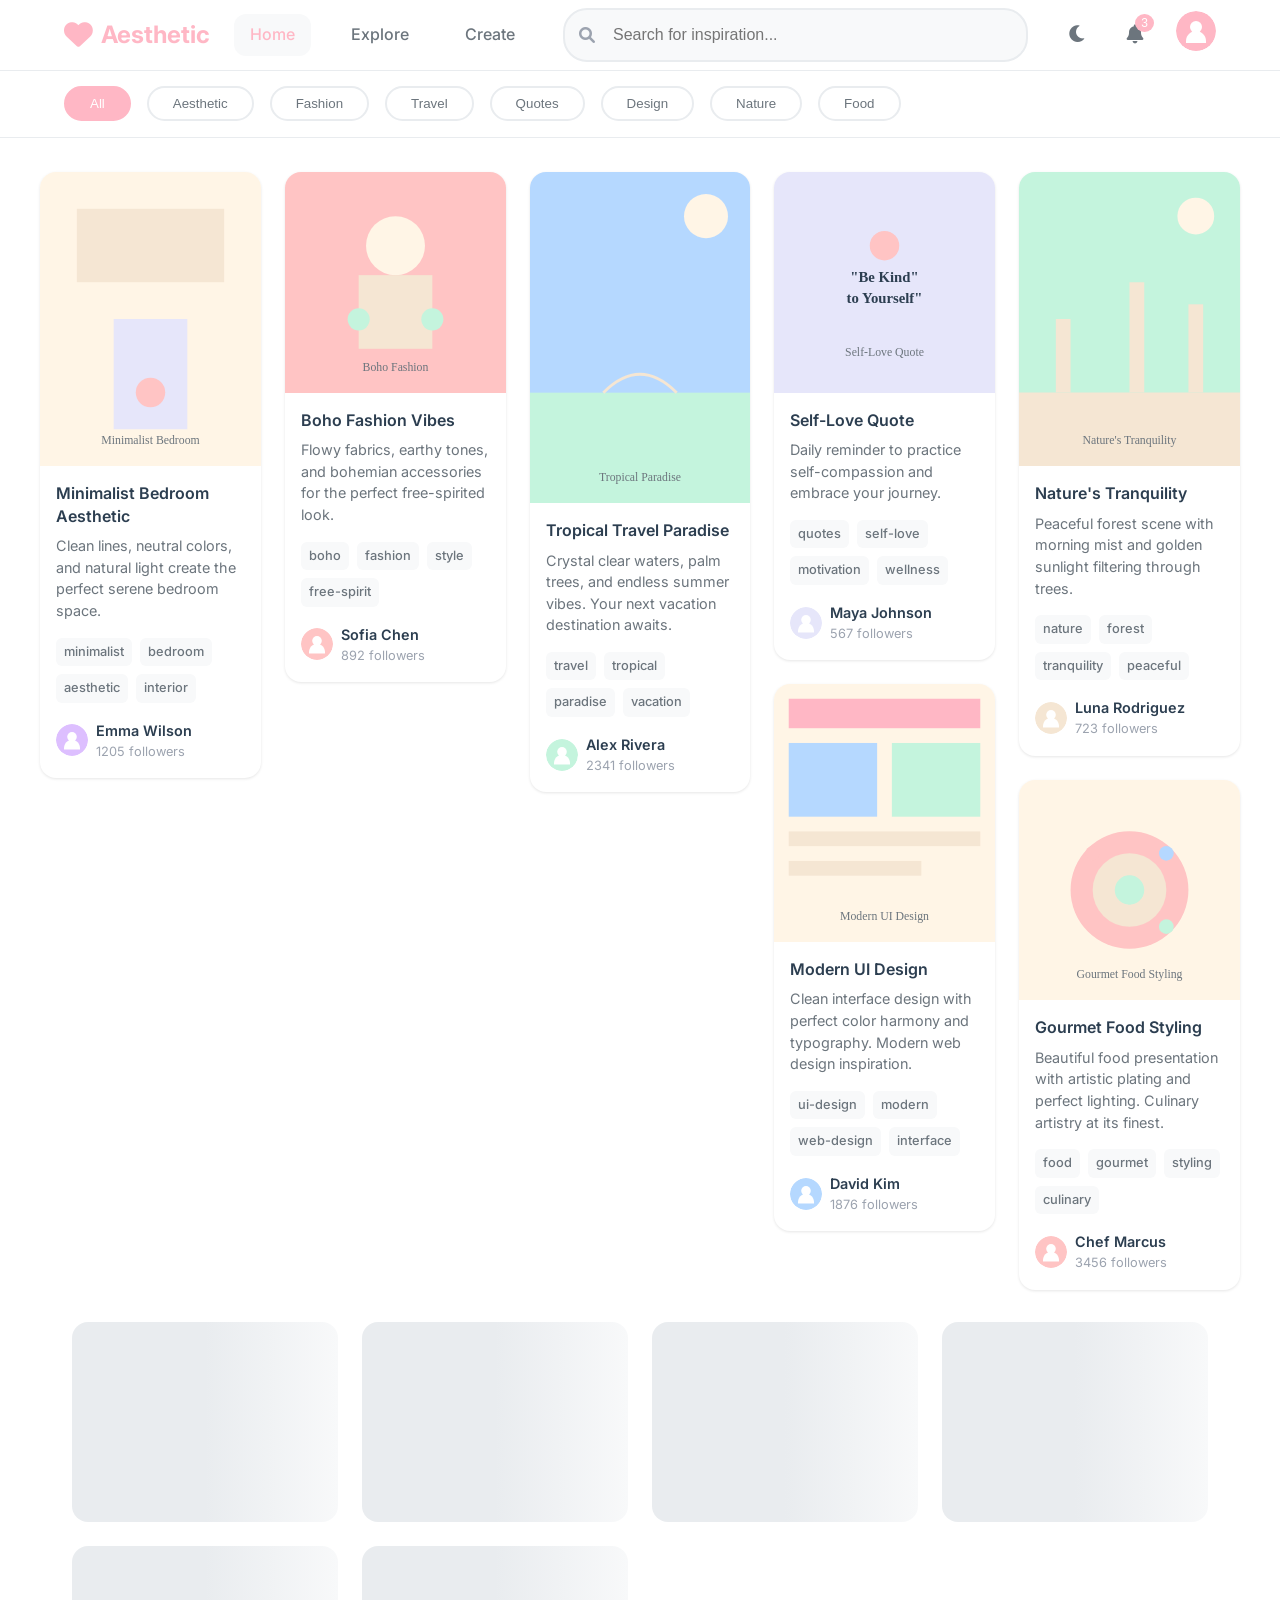
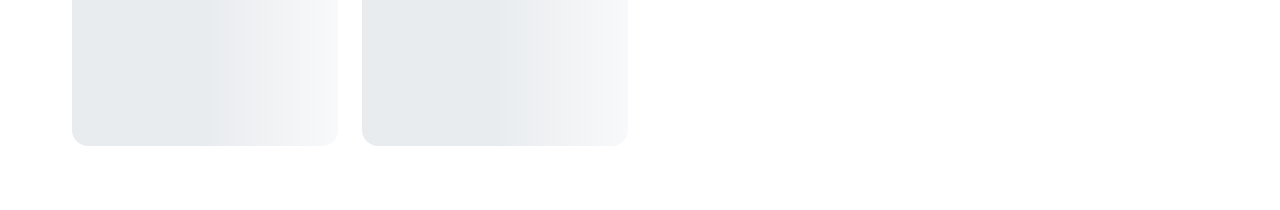
==== index.html @ a6a1ce30 "Add authentication, home, profile, search, settings, and upload pages Co-authored-by: rawraw3a11 <ra" ====
<!DOCTYPE html>
<html lang="en">
<head>
    <meta charset="UTF-8">
    <meta name="viewport" content="width=device-width, initial-scale=1.0">
    <title>Aesthetic - Visual Discovery</title>
    <link href="https://fonts.googleapis.com/css2?family=Inter:wght@300;400;500;600;700&family=Lora:wght@400;500;600&display=swap" rel="stylesheet">
    <link rel="stylesheet" href="styles.css">
    <link rel="stylesheet" href="https://cdnjs.cloudflare.com/ajax/libs/font-awesome/6.0.0/css/all.min.css">
</head>
<body>
    <!-- Navigation -->
    <nav class="navbar">
        <div class="nav-container">
            <div class="nav-left">
                <div class="logo">
                    <i class="fas fa-heart"></i>
                    <span>Aesthetic</span>
                </div>
                <div class="nav-links">
                    <a href="index.html" class="nav-link active">Home</a>
                    <a href="search.html" class="nav-link">Explore</a>
                    <a href="upload.html" class="nav-link">Create</a>
                </div>
            </div>
            <div class="nav-center">
                <div class="search-container">
                    <i class="fas fa-search"></i>
                    <input type="text" placeholder="Search for inspiration..." class="search-input">
                </div>
            </div>
            <div class="nav-right">
                <button class="theme-toggle" onclick="toggleTheme()">
                    <i class="fas fa-moon"></i>
                </button>
                <button class="notification-btn">
                    <i class="fas fa-bell"></i>
                    <span class="notification-count">3</span>
                </button>
                <div class="profile-menu">
                    <img src="[data-uri]" alt="Profile" class="profile-avatar">
                    <div class="dropdown-menu">
                        <a href="profile.html">Profile</a>
                        <a href="settings.html">Settings</a>
                        <a href="auth.html">Sign Out</a>
                    </div>
                </div>
            </div>
        </div>
    </nav>

    <!-- Category Filter -->
    <div class="category-filter">
        <div class="category-container">
            <button class="category-btn active" data-category="all">All</button>
            <button class="category-btn" data-category="aesthetic">Aesthetic</button>
            <button class="category-btn" data-category="fashion">Fashion</button>
            <button class="category-btn" data-category="travel">Travel</button>
            <button class="category-btn" data-category="quotes">Quotes</button>
            <button class="category-btn" data-category="design">Design</button>
            <button class="category-btn" data-category="nature">Nature</button>
            <button class="category-btn" data-category="food">Food</button>
        </div>
    </div>

    <!-- Main Content -->
    <main class="main-content">
        <div class="masonry-container" id="masonry-container">
            <!-- Dynamic content will be loaded here -->
        </div>
        
        <!-- Loading Skeleton -->
        <div class="loading-skeleton" id="loading-skeleton">
            <div class="skeleton-item"></div>
            <div class="skeleton-item"></div>
            <div class="skeleton-item"></div>
            <div class="skeleton-item"></div>
            <div class="skeleton-item"></div>
            <div class="skeleton-item"></div>
        </div>
    </main>

    <!-- Pin Modal -->
    <div class="modal" id="pin-modal">
        <div class="modal-content">
            <span class="close-btn" onclick="closeModal()">&times;</span>
            <div class="modal-body">
                <div class="modal-image">
                    <img id="modal-img" src="" alt="">
                </div>
                <div class="modal-info">
                    <h3 id="modal-title"></h3>
                    <p id="modal-description"></p>
                    <div class="modal-tags" id="modal-tags"></div>
                    <div class="modal-actions">
                        <button class="btn btn-primary" onclick="savePin()">
                            <i class="fas fa-bookmark"></i> Save
                        </button>
                        <button class="btn btn-secondary" onclick="copyLink()">
                            <i class="fas fa-link"></i> Copy Link
                        </button>
                        <button class="btn btn-secondary" onclick="sharePin()">
                            <i class="fas fa-share"></i> Share
                        </button>
                    </div>
                    <div class="modal-user">
                        <img src="" alt="" class="user-avatar">
                        <div class="user-info">
                            <h4 class="username"></h4>
                            <p class="user-followers"></p>
                        </div>
                        <button class="btn btn-follow">Follow</button>
                    </div>
                </div>
            </div>
        </div>
    </div>

    <!-- Notification Dropdown -->
    <div class="notification-dropdown" id="notification-dropdown">
        <div class="notification-header">
            <h3>Notifications</h3>
            <button class="mark-all-read">Mark all as read</button>
        </div>
        <div class="notification-list">
            <div class="notification-item">
                <img src="[data-uri]" alt="User">
                <div class="notification-content">
                    <p><strong>Sofia Chen</strong> liked your pin "Minimalist Bedroom"</p>
                    <span class="notification-time">2 hours ago</span>
                </div>
            </div>
            <div class="notification-item">
                <img src="[data-uri]" alt="User">
                <div class="notification-content">
                    <p><strong>Alex Rivera</strong> started following you</p>
                    <span class="notification-time">5 hours ago</span>
                </div>
            </div>
            <div class="notification-item">
                <img src="[data-uri]" alt="User">
                <div class="notification-content">
                    <p><strong>Emma Johnson</strong> saved your pin to "Travel Dreams"</p>
                    <span class="notification-time">1 day ago</span>
                </div>
            </div>
        </div>
    </div>

    <script src="script.js"></script>
</body>
</html>
---- styles.css ----
/* ===== CSS VARIABLES ===== */
:root {
    /* Light Theme Colors */
    --primary-pink: #FFB7C5;
    --secondary-cream: #FFF5E6;
    --tertiary-beige: #F5E6D3;
    --quaternary-lavender: #E6E6FA;
    --accent-rose: #FFC4C4;
    --accent-mint: #C4F4DD;
    --accent-sky: #B5D8FF;
    
    /* Neutral Colors */
    --white: #FFFFFF;
    --light-gray: #F8F9FA;
    --gray: #E9ECEF;
    --dark-gray: #6C757D;
    --text-primary: #2C3E50;
    --text-secondary: #6C757D;
    --text-light: #9CA3AF;
    
    /* Shadows */
    --shadow-sm: 0 1px 3px rgba(0, 0, 0, 0.1);
    --shadow-md: 0 4px 6px rgba(0, 0, 0, 0.1);
    --shadow-lg: 0 10px 15px rgba(0, 0, 0, 0.1);
    --shadow-xl: 0 20px 25px rgba(0, 0, 0, 0.1);
    
    /* Transitions */
    --transition-fast: all 0.2s ease-in-out;
    --transition-medium: all 0.3s ease-in-out;
    --transition-slow: all 0.5s ease-in-out;
    
    /* Spacing */
    --spacing-xs: 0.25rem;
    --spacing-sm: 0.5rem;
    --spacing-md: 1rem;
    --spacing-lg: 1.5rem;
    --spacing-xl: 2rem;
    --spacing-2xl: 3rem;
    
    /* Border Radius */
    --radius-sm: 0.375rem;
    --radius-md: 0.5rem;
    --radius-lg: 0.75rem;
    --radius-xl: 1rem;
    --radius-2xl: 1.5rem;
}

/* Dark Theme Colors */
[data-theme="dark"] {
    --primary-pink: #D4A5B3;
    --secondary-cream: #2A2A2A;
    --tertiary-beige: #3A3A3A;
    --quaternary-lavender: #4A4A5A;
    --accent-rose: #D4A5B3;
    --accent-mint: #A5D4C3;
    --accent-sky: #A5B3D4;
    
    --white: #1A1A1A;
    --light-gray: #2A2A2A;
    --gray: #3A3A3A;
    --dark-gray: #9CA3AF;
    --text-primary: #E2E8F0;
    --text-secondary: #9CA3AF;
    --text-light: #6C757D;
    
    --shadow-sm: 0 1px 3px rgba(255, 255, 255, 0.1);
    --shadow-md: 0 4px 6px rgba(255, 255, 255, 0.1);
    --shadow-lg: 0 10px 15px rgba(255, 255, 255, 0.1);
    --shadow-xl: 0 20px 25px rgba(255, 255, 255, 0.1);
}

/* ===== RESET & BASE STYLES ===== */
* {
    margin: 0;
    padding: 0;
    box-sizing: border-box;
}

body {
    font-family: 'Inter', sans-serif;
    background-color: var(--white);
    color: var(--text-primary);
    line-height: 1.6;
    transition: var(--transition-medium);
}

html {
    scroll-behavior: smooth;
}

/* ===== NAVIGATION ===== */
.navbar {
    position: fixed;
    top: 0;
    left: 0;
    right: 0;
    background: rgba(255, 255, 255, 0.95);
    backdrop-filter: blur(10px);
    border-bottom: 1px solid var(--gray);
    z-index: 1000;
    transition: var(--transition-medium);
}

[data-theme="dark"] .navbar {
    background: rgba(26, 26, 26, 0.95);
}

.nav-container {
    max-width: 1200px;
    margin: 0 auto;
    padding: 0 var(--spacing-lg);
    display: flex;
    align-items: center;
    justify-content: space-between;
    height: 70px;
}

.nav-left, .nav-right {
    display: flex;
    align-items: center;
    gap: var(--spacing-lg);
}

.logo {
    display: flex;
    align-items: center;
    gap: var(--spacing-sm);
    font-size: 1.5rem;
    font-weight: 700;
    color: var(--primary-pink);
    text-decoration: none;
}

.logo i {
    font-size: 1.8rem;
}

.nav-links {
    display: flex;
    gap: var(--spacing-lg);
}

.nav-link {
    color: var(--text-secondary);
    text-decoration: none;
    font-weight: 500;
    padding: var(--spacing-sm) var(--spacing-md);
    border-radius: var(--radius-lg);
    transition: var(--transition-fast);
}

.nav-link:hover,
.nav-link.active {
    color: var(--primary-pink);
    background-color: var(--light-gray);
}

.nav-center {
    flex: 1;
    max-width: 500px;
    margin: 0 var(--spacing-xl);
}

.search-container {
    position: relative;
    display: flex;
    align-items: center;
}

.search-container i {
    position: absolute;
    left: var(--spacing-md);
    color: var(--text-light);
    z-index: 1;
}

.search-input {
    width: 100%;
    padding: var(--spacing-md) var(--spacing-md) var(--spacing-md) 3rem;
    border: 2px solid var(--gray);
    border-radius: var(--radius-2xl);
    font-size: 1rem;
    background-color: var(--light-gray);
    color: var(--text-primary);
    transition: var(--transition-fast);
}

.search-input:focus {
    outline: none;
    border-color: var(--primary-pink);
    box-shadow: 0 0 0 3px rgba(255, 183, 197, 0.1);
}

.theme-toggle, .notification-btn {
    background: none;
    border: none;
    color: var(--text-secondary);
    font-size: 1.2rem;
    padding: var(--spacing-sm);
    border-radius: var(--radius-md);
    cursor: pointer;
    transition: var(--transition-fast);
    position: relative;
}

.theme-toggle:hover, .notification-btn:hover {
    color: var(--primary-pink);
    background-color: var(--light-gray);
}

.notification-count {
    position: absolute;
    top: -2px;
    right: -2px;
    background-color: var(--primary-pink);
    color: var(--white);
    font-size: 0.75rem;
    padding: 2px 6px;
    border-radius: 50%;
    min-width: 18px;
    height: 18px;
    display: flex;
    align-items: center;
    justify-content: center;
}

.profile-menu {
    position: relative;
}

.profile-avatar {
    width: 40px;
    height: 40px;
    border-radius: 50%;
    cursor: pointer;
    transition: var(--transition-fast);
}

.profile-avatar:hover {
    transform: scale(1.05);
}

.dropdown-menu {
    position: absolute;
    top: 100%;
    right: 0;
    background-color: var(--white);
    border: 1px solid var(--gray);
    border-radius: var(--radius-lg);
    box-shadow: var(--shadow-lg);
    min-width: 150px;
    opacity: 0;
    visibility: hidden;
    transform: translateY(-10px);
    transition: var(--transition-fast);
    z-index: 1001;
}

.profile-menu:hover .dropdown-menu {
    opacity: 1;
    visibility: visible;
    transform: translateY(0);
}

.dropdown-menu a {
    display: block;
    padding: var(--spacing-md);
    color: var(--text-primary);
    text-decoration: none;
    border-bottom: 1px solid var(--gray);
    transition: var(--transition-fast);
}

.dropdown-menu a:last-child {
    border-bottom: none;
}

.dropdown-menu a:hover {
    background-color: var(--light-gray);
    color: var(--primary-pink);
}

/* ===== CATEGORY FILTER ===== */
.category-filter {
    position: fixed;
    top: 70px;
    left: 0;
    right: 0;
    background: var(--white);
    border-bottom: 1px solid var(--gray);
    z-index: 999;
    transition: var(--transition-medium);
}

.category-container {
    max-width: 1200px;
    margin: 0 auto;
    padding: var(--spacing-md) var(--spacing-lg);
    display: flex;
    gap: var(--spacing-md);
    overflow-x: auto;
}

.category-btn {
    background: none;
    border: 2px solid var(--gray);
    color: var(--text-secondary);
    padding: var(--spacing-sm) var(--spacing-lg);
    border-radius: var(--radius-2xl);
    font-weight: 500;
    cursor: pointer;
    transition: var(--transition-fast);
    white-space: nowrap;
    flex-shrink: 0;
}

.category-btn:hover,
.category-btn.active {
    background-color: var(--primary-pink);
    border-color: var(--primary-pink);
    color: var(--white);
}

/* ===== MAIN CONTENT ===== */
.main-content {
    margin-top: 140px;
    padding: var(--spacing-xl);
    min-height: calc(100vh - 140px);
}

.masonry-container {
    columns: 1;
    column-gap: var(--spacing-lg);
    max-width: 1200px;
    margin: 0 auto;
}

@media (min-width: 480px) {
    .masonry-container {
        columns: 2;
    }
}

@media (min-width: 768px) {
    .masonry-container {
        columns: 3;
    }
}

@media (min-width: 1024px) {
    .masonry-container {
        columns: 4;
    }
}

@media (min-width: 1280px) {
    .masonry-container {
        columns: 5;
    }
}

.pin-card {
    break-inside: avoid;
    margin-bottom: var(--spacing-lg);
    background-color: var(--white);
    border-radius: var(--radius-xl);
    box-shadow: var(--shadow-sm);
    overflow: hidden;
    transition: var(--transition-medium);
    cursor: pointer;
    position: relative;
}

.pin-card:hover {
    transform: translateY(-5px);
    box-shadow: var(--shadow-lg);
}

.pin-image {
    width: 100%;
    height: auto;
    display: block;
    transition: var(--transition-medium);
}

.pin-card:hover .pin-image {
    transform: scale(1.02);
}

.pin-overlay {
    position: absolute;
    top: 0;
    left: 0;
    right: 0;
    bottom: 0;
    background: rgba(0, 0, 0, 0.3);
    opacity: 0;
    transition: var(--transition-fast);
    display: flex;
    align-items: center;
    justify-content: center;
}

.pin-card:hover .pin-overlay {
    opacity: 1;
}

.pin-actions {
    display: flex;
    gap: var(--spacing-md);
}

.pin-action {
    background: var(--white);
    border: none;
    padding: var(--spacing-sm) var(--spacing-md);
    border-radius: var(--radius-lg);
    cursor: pointer;
    transition: var(--transition-fast);
    font-weight: 500;
}

.pin-action:hover {
    background-color: var(--primary-pink);
    color: var(--white);
}

.pin-info {
    padding: var(--spacing-md);
}

.pin-title {
    font-size: 1rem;
    font-weight: 600;
    color: var(--text-primary);
    margin-bottom: var(--spacing-sm);
    line-height: 1.4;
}

.pin-description {
    font-size: 0.9rem;
    color: var(--text-secondary);
    margin-bottom: var(--spacing-md);
    line-height: 1.5;
}

.pin-tags {
    display: flex;
    flex-wrap: wrap;
    gap: var(--spacing-sm);
    margin-bottom: var(--spacing-md);
}

.pin-tag {
    background-color: var(--light-gray);
    color: var(--text-secondary);
    padding: var(--spacing-xs) var(--spacing-sm);
    border-radius: var(--radius-sm);
    font-size: 0.8rem;
    font-weight: 500;
}

.pin-user {
    display: flex;
    align-items: center;
    gap: var(--spacing-sm);
}

.pin-user-avatar {
    width: 32px;
    height: 32px;
    border-radius: 50%;
}

.pin-user-info h4 {
    font-size: 0.9rem;
    font-weight: 600;
    color: var(--text-primary);
}

.pin-user-info p {
    font-size: 0.8rem;
    color: var(--text-light);
}

/* ===== LOADING SKELETON ===== */
.loading-skeleton {
    display: grid;
    grid-template-columns: repeat(auto-fill, minmax(250px, 1fr));
    gap: var(--spacing-lg);
    max-width: 1200px;
    margin: 0 auto;
    padding: var(--spacing-xl);
}

.skeleton-item {
    background: linear-gradient(90deg, var(--gray) 25%, var(--light-gray) 50%, var(--gray) 75%);
    background-size: 200% 100%;
    animation: shimmer 1.5s infinite;
    border-radius: var(--radius-xl);
    height: 200px;
}

@keyframes shimmer {
    0% {
        background-position: -200% 0;
    }
    100% {
        background-position: 200% 0;
    }
}

/* ===== MODAL ===== */
.modal {
    display: none;
    position: fixed;
    z-index: 2000;
    left: 0;
    top: 0;
    width: 100%;
    height: 100%;
    background-color: rgba(0, 0, 0, 0.5);
    backdrop-filter: blur(5px);
}

.modal-content {
    position: relative;
    background-color: var(--white);
    margin: 5% auto;
    padding: 0;
    border-radius: var(--radius-xl);
    max-width: 900px;
    max-height: 80vh;
    overflow: hidden;
    box-shadow: var(--shadow-xl);
}

.close-btn {
    position: absolute;
    top: var(--spacing-md);
    right: var(--spacing-md);
    font-size: 2rem;
    font-weight: bold;
    cursor: pointer;
    z-index: 1;
    color: var(--white);
    background: rgba(0, 0, 0, 0.5);
    border-radius: 50%;
    width: 40px;
    height: 40px;
    display: flex;
    align-items: center;
    justify-content: center;
    transition: var(--transition-fast);
}

.close-btn:hover {
    background: rgba(0, 0, 0, 0.7);
}

.modal-body {
    display: flex;
    flex-direction: column;
}

.modal-image {
    position: relative;
    max-height: 50vh;
    overflow: hidden;
}

.modal-image img {
    width: 100%;
    height: auto;
    display: block;
}

.modal-info {
    padding: var(--spacing-xl);
}

.modal-info h3 {
    font-size: 1.5rem;
    font-weight: 700;
    color: var(--text-primary);
    margin-bottom: var(--spacing-md);
}

.modal-info p {
    color: var(--text-secondary);
    margin-bottom: var(--spacing-lg);
    line-height: 1.6;
}

.modal-tags {
    display: flex;
    flex-wrap: wrap;
    gap: var(--spacing-sm);
    margin-bottom: var(--spacing-xl);
}

.modal-tags .pin-tag {
    background-color: var(--primary-pink);
    color: var(--white);
    padding: var(--spacing-sm) var(--spacing-md);
    border-radius: var(--radius-lg);
    font-size: 0.9rem;
}

.modal-actions {
    display: flex;
    gap: var(--spacing-md);
    margin-bottom: var(--spacing-xl);
}

.btn {
    padding: var(--spacing-md) var(--spacing-lg);
    border: none;
    border-radius: var(--radius-lg);
    font-weight: 600;
    cursor: pointer;
    transition: var(--transition-fast);
    display: flex;
    align-items: center;
    gap: var(--spacing-sm);
}

.btn-primary {
    background-color: var(--primary-pink);
    color: var(--white);
}

.btn-primary:hover {
    background-color: var(--accent-rose);
}

.btn-secondary {
    background-color: var(--light-gray);
    color: var(--text-primary);
    border: 2px solid var(--gray);
}

.btn-secondary:hover {
    background-color: var(--gray);
}

.modal-user {
    display: flex;
    align-items: center;
    gap: var(--spacing-md);
    padding-top: var(--spacing-lg);
    border-top: 1px solid var(--gray);
}

.user-avatar {
    width: 50px;
    height: 50px;
    border-radius: 50%;
}

.user-info {
    flex: 1;
}

.user-info h4 {
    font-size: 1.1rem;
    font-weight: 600;
    color: var(--text-primary);
    margin-bottom: var(--spacing-xs);
}

.user-info p {
    font-size: 0.9rem;
    color: var(--text-light);
    margin: 0;
}

.btn-follow {
    background-color: var(--primary-pink);
    color: var(--white);
    border: none;
    padding: var(--spacing-sm) var(--spacing-lg);
    border-radius: var(--radius-lg);
    font-weight: 600;
    cursor: pointer;
    transition: var(--transition-fast);
}

.btn-follow:hover {
    background-color: var(--accent-rose);
}

/* ===== NOTIFICATION DROPDOWN ===== */
.notification-dropdown {
    position: absolute;
    top: 100%;
    right: 0;
    background-color: var(--white);
    border: 1px solid var(--gray);
    border-radius: var(--radius-lg);
    box-shadow: var(--shadow-lg);
    width: 350px;
    max-height: 400px;
    overflow-y: auto;
    opacity: 0;
    visibility: hidden;
    transform: translateY(-10px);
    transition: var(--transition-fast);
    z-index: 1001;
}

.notification-dropdown.show {
    opacity: 1;
    visibility: visible;
    transform: translateY(0);
}

.notification-header {
    display: flex;
    justify-content: space-between;
    align-items: center;
    padding: var(--spacing-lg);
    border-bottom: 1px solid var(--gray);
}

.notification-header h3 {
    font-size: 1.2rem;
    font-weight: 600;
    color: var(--text-primary);
}

.mark-all-read {
    background: none;
    border: none;
    color: var(--primary-pink);
    font-weight: 500;
    cursor: pointer;
    transition: var(--transition-fast);
}

.mark-all-read:hover {
    text-decoration: underline;
}

.notification-item {
    display: flex;
    align-items: center;
    gap: var(--spacing-md);
    padding: var(--spacing-lg);
    border-bottom: 1px solid var(--gray);
    transition: var(--transition-fast);
}

.notification-item:hover {
    background-color: var(--light-gray);
}

.notification-item:last-child {
    border-bottom: none;
}

.notification-item img {
    width: 40px;
    height: 40px;
    border-radius: 50%;
}

.notification-content {
    flex: 1;
}

.notification-content p {
    font-size: 0.9rem;
    color: var(--text-primary);
    margin-bottom: var(--spacing-xs);
}

.notification-time {
    font-size: 0.8rem;
    color: var(--text-light);
}

/* ===== RESPONSIVE DESIGN ===== */
@media (max-width: 768px) {
    .nav-container {
        padding: 0 var(--spacing-md);
    }
    
    .nav-links {
        display: none;
    }
    
    .nav-center {
        margin: 0 var(--spacing-md);
    }
    
    .main-content {
        margin-top: 120px;
        padding: var(--spacing-md);
    }
    
    .category-container {
        padding: var(--spacing-md);
    }
    
    .modal-content {
        margin: 10% auto;
        max-width: 95%;
    }
    
    .modal-body {
        flex-direction: column;
    }
    
    .modal-info {
        padding: var(--spacing-lg);
    }
    
    .notification-dropdown {
        width: 320px;
        right: -100px;
    }
}

@media (max-width: 480px) {
    .nav-container {
        height: 60px;
    }
    
    .logo {
        font-size: 1.2rem;
    }
    
    .main-content {
        margin-top: 110px;
        padding: var(--spacing-sm);
    }
    
    .masonry-container {
        columns: 1;
    }
    
    .modal-actions {
        flex-direction: column;
    }
    
    .btn {
        justify-content: center;
    }
}

/* ===== ANIMATIONS ===== */
@keyframes fadeIn {
    from {
        opacity: 0;
        transform: translateY(20px);
    }
    to {
        opacity: 1;
        transform: translateY(0);
    }
}

.fade-in {
    animation: fadeIn 0.5s ease-out;
}

@keyframes slideUp {
    from {
        transform: translateY(100%);
    }
    to {
        transform: translateY(0);
    }
}

.slide-up {
    animation: slideUp 0.3s ease-out;
}

/* ===== UTILITY CLASSES ===== */
.text-center {
    text-align: center;
}

.text-left {
    text-align: left;
}

.text-right {
    text-align: right;
}

.d-none {
    display: none;
}

.d-block {
    display: block;
}

.d-flex {
    display: flex;
}

.justify-center {
    justify-content: center;
}

.align-center {
    align-items: center;
}

.mb-0 {
    margin-bottom: 0;
}

.mt-0 {
    margin-top: 0;
}

.p-0 {
    padding: 0;
}

.w-100 {
    width: 100%;
}

.h-100 {
    height: 100%;
}

/* ===== SCROLLBAR STYLING ===== */
::-webkit-scrollbar {
    width: 8px;
}

::-webkit-scrollbar-track {
    background: var(--light-gray);
}

::-webkit-scrollbar-thumb {
    background: var(--primary-pink);
    border-radius: var(--radius-md);
}

::-webkit-scrollbar-thumb:hover {
    background: var(--accent-rose);
}
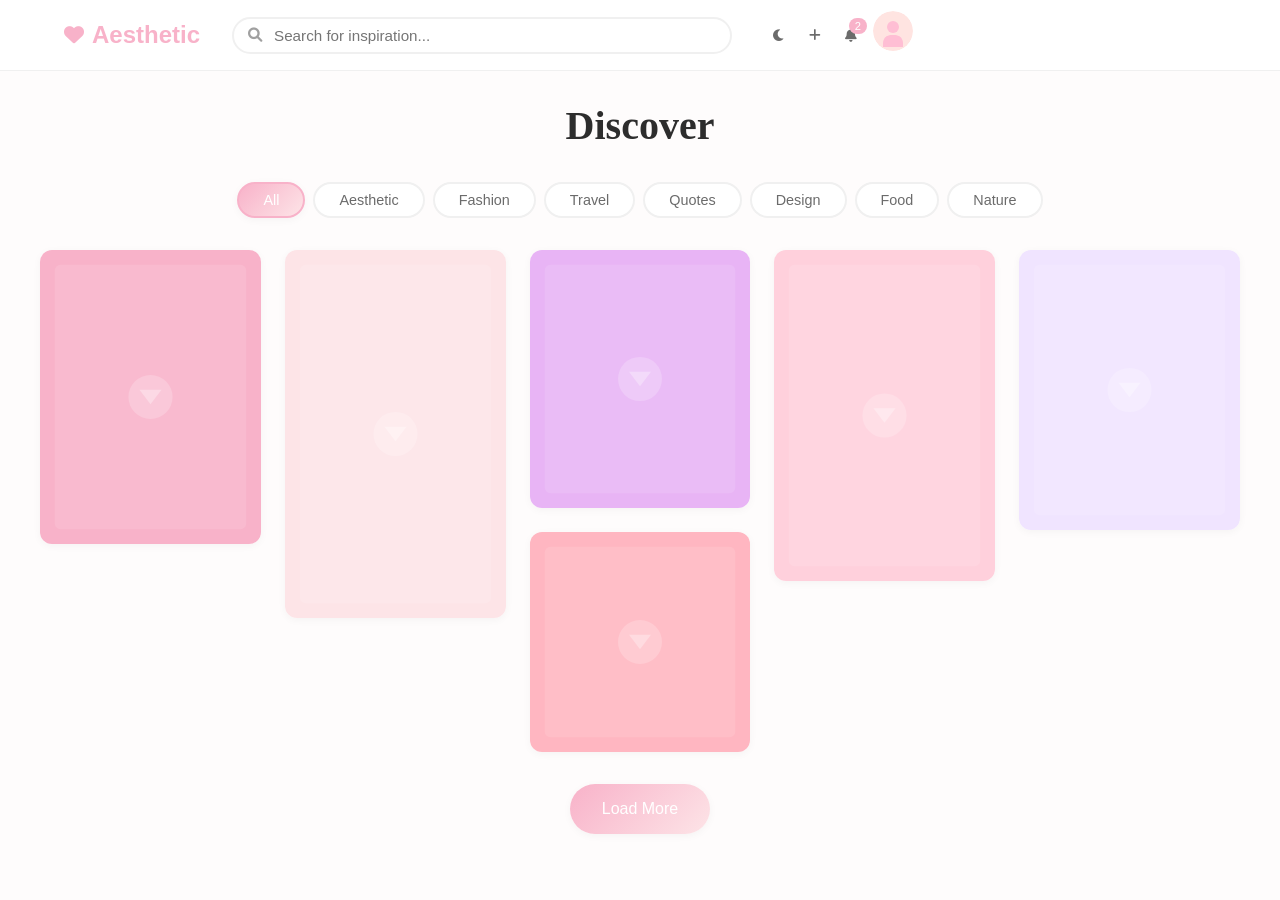
==== commit 460e3684: "Create Aesthetic web app with full UI, functionality, and responsive design Co-authored-by: rawraw3a" ====
--- a/index.html
+++ b/index.html
@@ -4,147 +4,430 @@
     <meta charset="UTF-8">
     <meta name="viewport" content="width=device-width, initial-scale=1.0">
     <title>Aesthetic - Visual Discovery</title>
+    <link rel="stylesheet" href="styles.css">
     <link href="https://fonts.googleapis.com/css2?family=Inter:wght@300;400;500;600;700&family=Lora:wght@400;500;600&display=swap" rel="stylesheet">
-    <link rel="stylesheet" href="styles.css">
     <link rel="stylesheet" href="https://cdnjs.cloudflare.com/ajax/libs/font-awesome/6.0.0/css/all.min.css">
 </head>
 <body>
+    <!-- Loading Skeleton -->
+    <div id="loading-skeleton" class="loading-skeleton">
+        <div class="skeleton-header"></div>
+        <div class="skeleton-content">
+            <div class="skeleton-item"></div>
+            <div class="skeleton-item"></div>
+            <div class="skeleton-item"></div>
+            <div class="skeleton-item"></div>
+        </div>
+    </div>
+
     <!-- Navigation -->
-    <nav class="navbar">
+    <nav class="navbar" id="navbar">
         <div class="nav-container">
-            <div class="nav-left">
-                <div class="logo">
-                    <i class="fas fa-heart"></i>
-                    <span>Aesthetic</span>
-                </div>
-                <div class="nav-links">
-                    <a href="index.html" class="nav-link active">Home</a>
-                    <a href="search.html" class="nav-link">Explore</a>
-                    <a href="upload.html" class="nav-link">Create</a>
-                </div>
-            </div>
-            <div class="nav-center">
-                <div class="search-container">
-                    <i class="fas fa-search"></i>
-                    <input type="text" placeholder="Search for inspiration..." class="search-input">
-                </div>
-            </div>
-            <div class="nav-right">
-                <button class="theme-toggle" onclick="toggleTheme()">
+            <div class="nav-brand">
+                <i class="fas fa-heart"></i>
+                <span>Aesthetic</span>
+            </div>
+            
+            <div class="nav-search">
+                <i class="fas fa-search"></i>
+                <input type="text" placeholder="Search for inspiration..." id="search-input">
+                <div class="search-suggestions" id="search-suggestions"></div>
+            </div>
+            
+            <div class="nav-actions">
+                <button class="nav-btn" id="theme-toggle">
                     <i class="fas fa-moon"></i>
                 </button>
-                <button class="notification-btn">
+                <button class="nav-btn" id="upload-btn">
+                    <i class="fas fa-plus"></i>
+                </button>
+                <button class="nav-btn" id="notifications-btn">
                     <i class="fas fa-bell"></i>
                     <span class="notification-count">3</span>
                 </button>
                 <div class="profile-menu">
-                    <img src="[data-uri]" alt="Profile" class="profile-avatar">
-                    <div class="dropdown-menu">
-                        <a href="profile.html">Profile</a>
-                        <a href="settings.html">Settings</a>
-                        <a href="auth.html">Sign Out</a>
+                    <img src="[data-uri]" alt="Profile" class="profile-avatar" id="profile-avatar">
+                    <div class="profile-dropdown" id="profile-dropdown">
+                        <a href="#" data-page="profile">My Profile</a>
+                        <a href="#" data-page="settings">Settings</a>
+                        <a href="#" id="logout-btn">Logout</a>
                     </div>
                 </div>
             </div>
         </div>
     </nav>
-
-    <!-- Category Filter -->
-    <div class="category-filter">
-        <div class="category-container">
-            <button class="category-btn active" data-category="all">All</button>
-            <button class="category-btn" data-category="aesthetic">Aesthetic</button>
-            <button class="category-btn" data-category="fashion">Fashion</button>
-            <button class="category-btn" data-category="travel">Travel</button>
-            <button class="category-btn" data-category="quotes">Quotes</button>
-            <button class="category-btn" data-category="design">Design</button>
-            <button class="category-btn" data-category="nature">Nature</button>
-            <button class="category-btn" data-category="food">Food</button>
-        </div>
-    </div>
 
     <!-- Main Content -->
     <main class="main-content">
-        <div class="masonry-container" id="masonry-container">
-            <!-- Dynamic content will be loaded here -->
-        </div>
-        
-        <!-- Loading Skeleton -->
-        <div class="loading-skeleton" id="loading-skeleton">
-            <div class="skeleton-item"></div>
-            <div class="skeleton-item"></div>
-            <div class="skeleton-item"></div>
-            <div class="skeleton-item"></div>
-            <div class="skeleton-item"></div>
-            <div class="skeleton-item"></div>
-        </div>
+        <!-- Home Feed -->
+        <section class="page active" id="home-page">
+            <div class="page-header">
+                <h1>Discover</h1>
+                <div class="category-filters">
+                    <button class="filter-btn active" data-category="all">All</button>
+                    <button class="filter-btn" data-category="aesthetic">Aesthetic</button>
+                    <button class="filter-btn" data-category="fashion">Fashion</button>
+                    <button class="filter-btn" data-category="travel">Travel</button>
+                    <button class="filter-btn" data-category="quotes">Quotes</button>
+                    <button class="filter-btn" data-category="design">Design</button>
+                    <button class="filter-btn" data-category="food">Food</button>
+                    <button class="filter-btn" data-category="nature">Nature</button>
+                </div>
+            </div>
+            
+            <div class="masonry-container" id="masonry-container">
+                <!-- Pins will be dynamically loaded here -->
+            </div>
+            
+            <div class="load-more">
+                <button id="load-more-btn">Load More</button>
+            </div>
+        </section>
+
+        <!-- Search Page -->
+        <section class="page" id="search-page">
+            <div class="page-header">
+                <h1>Search Results</h1>
+                <div class="search-filters">
+                    <button class="filter-btn active" data-filter="all">All</button>
+                    <button class="filter-btn" data-filter="pins">Pins</button>
+                    <button class="filter-btn" data-filter="people">People</button>
+                    <button class="filter-btn" data-filter="boards">Boards</button>
+                </div>
+            </div>
+            <div class="search-results" id="search-results">
+                <!-- Search results will be loaded here -->
+            </div>
+        </section>
+
+        <!-- Collections Page -->
+        <section class="page" id="collections-page">
+            <div class="page-header">
+                <h1>My Collections</h1>
+                <button class="btn-primary" id="create-collection-btn">
+                    <i class="fas fa-plus"></i>
+                    Create Collection
+                </button>
+            </div>
+            <div class="collections-grid" id="collections-grid">
+                <!-- Collections will be loaded here -->
+            </div>
+        </section>
+
+        <!-- Upload Page -->
+        <section class="page" id="upload-page">
+            <div class="upload-container">
+                <h1>Create Pin</h1>
+                <form class="upload-form" id="upload-form">
+                    <div class="upload-area" id="upload-area">
+                        <div class="upload-content">
+                            <i class="fas fa-cloud-upload-alt"></i>
+                            <h3>Choose a file or drag and drop it here</h3>
+                            <p>We recommend using high quality .jpg files less than 20MB</p>
+                        </div>
+                        <input type="file" id="file-input" accept="image/*" hidden>
+                    </div>
+                    
+                    <div class="upload-details">
+                        <div class="form-group">
+                            <label for="pin-title">Title</label>
+                            <input type="text" id="pin-title" placeholder="Add a title">
+                        </div>
+                        
+                        <div class="form-group">
+                            <label for="pin-description">Description</label>
+                            <textarea id="pin-description" placeholder="Tell everyone what your pin is about"></textarea>
+                        </div>
+                        
+                        <div class="form-group">
+                            <label for="pin-tags">Tags</label>
+                            <input type="text" id="pin-tags" placeholder="Add tags separated by commas">
+                        </div>
+                        
+                        <div class="form-group">
+                            <label for="pin-collection">Collection</label>
+                            <select id="pin-collection">
+                                <option value="">Choose a collection</option>
+                            </select>
+                        </div>
+                        
+                        <div class="form-group">
+                            <label for="pin-source">Source URL (optional)</label>
+                            <input type="url" id="pin-source" placeholder="https://example.com">
+                        </div>
+                        
+                        <div class="form-actions">
+                            <button type="button" class="btn-secondary" id="cancel-upload">Cancel</button>
+                            <button type="submit" class="btn-primary">Publish</button>
+                        </div>
+                    </div>
+                </form>
+            </div>
+        </section>
+
+        <!-- Profile Page -->
+        <section class="page" id="profile-page">
+            <div class="profile-header">
+                <div class="profile-info">
+                    <img src="[data-uri]" alt="Profile" class="profile-avatar-large">
+                    <div class="profile-details">
+                        <h1>Emma Johnson</h1>
+                        <p>@emmaj • Creative soul passionate about aesthetics</p>
+                        <div class="profile-stats">
+                            <span><strong>1.2k</strong> followers</span>
+                            <span><strong>847</strong> following</span>
+                            <span><strong>523</strong> pins</span>
+                        </div>
+                        <div class="profile-actions">
+                            <button class="btn-primary" id="edit-profile-btn">Edit Profile</button>
+                            <button class="btn-secondary" id="share-profile-btn">Share</button>
+                        </div>
+                    </div>
+                </div>
+            </div>
+            
+            <div class="profile-tabs">
+                <button class="tab-btn active" data-tab="pins">Pins</button>
+                <button class="tab-btn" data-tab="collections">Collections</button>
+                <button class="tab-btn" data-tab="saved">Saved</button>
+                <button class="tab-btn" data-tab="likes">Likes</button>
+            </div>
+            
+            <div class="profile-content" id="profile-content">
+                <!-- Profile content will be loaded here -->
+            </div>
+        </section>
+
+        <!-- Settings Page -->
+        <section class="page" id="settings-page">
+            <div class="settings-container">
+                <h1>Settings</h1>
+                
+                <div class="settings-section">
+                    <h2>Account Settings</h2>
+                    <div class="form-group">
+                        <label for="settings-username">Username</label>
+                        <input type="text" id="settings-username" value="emmaj">
+                    </div>
+                    <div class="form-group">
+                        <label for="settings-email">Email</label>
+                        <input type="email" id="settings-email" value="emma@example.com">
+                    </div>
+                    <div class="form-group">
+                        <label for="settings-bio">Bio</label>
+                        <textarea id="settings-bio">Creative soul passionate about aesthetics</textarea>
+                    </div>
+                    <button class="btn-primary">Save Changes</button>
+                </div>
+                
+                <div class="settings-section">
+                    <h2>Appearance</h2>
+                    <div class="setting-item">
+                        <span>Theme</span>
+                        <div class="theme-toggle">
+                            <button class="theme-btn active" data-theme="light">Light</button>
+                            <button class="theme-btn" data-theme="dark">Dark</button>
+                        </div>
+                    </div>
+                    <div class="setting-item">
+                        <span>Language</span>
+                        <select id="language-select">
+                            <option value="en">English</option>
+                            <option value="es">Español</option>
+                            <option value="fr">Français</option>
+                            <option value="de">Deutsch</option>
+                        </select>
+                    </div>
+                </div>
+                
+                <div class="settings-section">
+                    <h2>Privacy & Security</h2>
+                    <div class="setting-item">
+                        <span>Email notifications</span>
+                        <label class="switch">
+                            <input type="checkbox" id="email-notifications" checked>
+                            <span class="slider"></span>
+                        </label>
+                    </div>
+                    <div class="setting-item">
+                        <span>Newsletter</span>
+                        <label class="switch">
+                            <input type="checkbox" id="newsletter">
+                            <span class="slider"></span>
+                        </label>
+                    </div>
+                    <button class="btn-secondary">Change Password</button>
+                </div>
+                
+                <div class="settings-section">
+                    <h2>Account Management</h2>
+                    <button class="btn-danger">Delete Account</button>
+                </div>
+            </div>
+        </section>
+
+        <!-- Explore Page -->
+        <section class="page" id="explore-page">
+            <div class="page-header">
+                <h1>Explore</h1>
+                <div class="explore-tabs">
+                    <button class="tab-btn active" data-tab="trending">Trending</button>
+                    <button class="tab-btn" data-tab="creators">Top Creators</button>
+                    <button class="tab-btn" data-tab="boards">Featured Boards</button>
+                </div>
+            </div>
+            <div class="explore-content" id="explore-content">
+                <!-- Explore content will be loaded here -->
+            </div>
+        </section>
     </main>
 
+    <!-- Bottom Navigation (Mobile) -->
+    <nav class="bottom-nav">
+        <button class="nav-item active" data-page="home">
+            <i class="fas fa-home"></i>
+            <span>Home</span>
+        </button>
+        <button class="nav-item" data-page="search">
+            <i class="fas fa-search"></i>
+            <span>Search</span>
+        </button>
+        <button class="nav-item" data-page="upload">
+            <i class="fas fa-plus"></i>
+            <span>Create</span>
+        </button>
+        <button class="nav-item" data-page="collections">
+            <i class="fas fa-bookmark"></i>
+            <span>Saved</span>
+        </button>
+        <button class="nav-item" data-page="profile">
+            <i class="fas fa-user"></i>
+            <span>Profile</span>
+        </button>
+    </nav>
+
+    <!-- Modals -->
     <!-- Pin Modal -->
     <div class="modal" id="pin-modal">
+        <div class="modal-content pin-modal-content">
+            <button class="modal-close" id="pin-modal-close">
+                <i class="fas fa-times"></i>
+            </button>
+            <div class="pin-modal-body">
+                <div class="pin-image-container">
+                    <img src="" alt="" id="pin-modal-image">
+                </div>
+                <div class="pin-details">
+                    <div class="pin-actions">
+                        <button class="btn-primary" id="save-pin-btn">
+                            <i class="fas fa-bookmark"></i>
+                            Save
+                        </button>
+                        <button class="btn-secondary" id="share-pin-btn">
+                            <i class="fas fa-share"></i>
+                            Share
+                        </button>
+                        <button class="btn-icon" id="copy-pin-btn">
+                            <i class="fas fa-copy"></i>
+                        </button>
+                    </div>
+                    <h2 id="pin-modal-title"></h2>
+                    <p id="pin-modal-description"></p>
+                    <div class="pin-tags" id="pin-modal-tags"></div>
+                    <div class="pin-author">
+                        <img src="" alt="" class="author-avatar">
+                        <span class="author-name"></span>
+                    </div>
+                    <div class="pin-comments" id="pin-comments">
+                        <h3>Comments</h3>
+                        <div class="comment-form">
+                            <input type="text" placeholder="Add a comment..." id="comment-input">
+                            <button class="btn-primary" id="add-comment-btn">Post</button>
+                        </div>
+                        <div class="comments-list" id="comments-list">
+                            <!-- Comments will be loaded here -->
+                        </div>
+                    </div>
+                </div>
+            </div>
+        </div>
+    </div>
+
+    <!-- Collection Modal -->
+    <div class="modal" id="collection-modal">
         <div class="modal-content">
-            <span class="close-btn" onclick="closeModal()">&times;</span>
-            <div class="modal-body">
-                <div class="modal-image">
-                    <img id="modal-img" src="" alt="">
-                </div>
-                <div class="modal-info">
-                    <h3 id="modal-title"></h3>
-                    <p id="modal-description"></p>
-                    <div class="modal-tags" id="modal-tags"></div>
-                    <div class="modal-actions">
-                        <button class="btn btn-primary" onclick="savePin()">
-                            <i class="fas fa-bookmark"></i> Save
-                        </button>
-                        <button class="btn btn-secondary" onclick="copyLink()">
-                            <i class="fas fa-link"></i> Copy Link
-                        </button>
-                        <button class="btn btn-secondary" onclick="sharePin()">
-                            <i class="fas fa-share"></i> Share
-                        </button>
-                    </div>
-                    <div class="modal-user">
-                        <img src="" alt="" class="user-avatar">
-                        <div class="user-info">
-                            <h4 class="username"></h4>
-                            <p class="user-followers"></p>
-                        </div>
-                        <button class="btn btn-follow">Follow</button>
-                    </div>
-                </div>
-            </div>
-        </div>
-    </div>
-
-    <!-- Notification Dropdown -->
-    <div class="notification-dropdown" id="notification-dropdown">
-        <div class="notification-header">
-            <h3>Notifications</h3>
-            <button class="mark-all-read">Mark all as read</button>
-        </div>
-        <div class="notification-list">
-            <div class="notification-item">
-                <img src="[data-uri]" alt="User">
-                <div class="notification-content">
-                    <p><strong>Sofia Chen</strong> liked your pin "Minimalist Bedroom"</p>
-                    <span class="notification-time">2 hours ago</span>
-                </div>
-            </div>
-            <div class="notification-item">
-                <img src="[data-uri]" alt="User">
-                <div class="notification-content">
-                    <p><strong>Alex Rivera</strong> started following you</p>
-                    <span class="notification-time">5 hours ago</span>
-                </div>
-            </div>
-            <div class="notification-item">
-                <img src="[data-uri]" alt="User">
-                <div class="notification-content">
-                    <p><strong>Emma Johnson</strong> saved your pin to "Travel Dreams"</p>
-                    <span class="notification-time">1 day ago</span>
-                </div>
-            </div>
-        </div>
+            <button class="modal-close" id="collection-modal-close">
+                <i class="fas fa-times"></i>
+            </button>
+            <h2>Create Collection</h2>
+            <form id="collection-form">
+                <div class="form-group">
+                    <label for="collection-name">Name</label>
+                    <input type="text" id="collection-name" placeholder="Give your collection a name">
+                </div>
+                <div class="form-group">
+                    <label for="collection-description">Description</label>
+                    <textarea id="collection-description" placeholder="What's your collection about?"></textarea>
+                </div>
+                <div class="form-group">
+                    <label class="checkbox-label">
+                        <input type="checkbox" id="collection-private">
+                        <span>Keep this collection private</span>
+                    </label>
+                </div>
+                <div class="form-actions">
+                    <button type="button" class="btn-secondary" id="cancel-collection">Cancel</button>
+                    <button type="submit" class="btn-primary">Create</button>
+                </div>
+            </form>
+        </div>
+    </div>
+
+    <!-- Save Pin Modal -->
+    <div class="modal" id="save-modal">
+        <div class="modal-content">
+            <button class="modal-close" id="save-modal-close">
+                <i class="fas fa-times"></i>
+            </button>
+            <h2>Save to Collection</h2>
+            <div class="collections-list" id="save-collections-list">
+                <!-- Collections will be loaded here -->
+            </div>
+            <button class="btn-primary" id="create-new-collection">
+                <i class="fas fa-plus"></i>
+                Create New Collection
+            </button>
+        </div>
+    </div>
+
+    <!-- Notifications Modal -->
+    <div class="modal" id="notifications-modal">
+        <div class="modal-content">
+            <button class="modal-close" id="notifications-modal-close">
+                <i class="fas fa-times"></i>
+            </button>
+            <h2>Notifications</h2>
+            <div class="notifications-list" id="notifications-list">
+                <!-- Notifications will be loaded here -->
+            </div>
+        </div>
+    </div>
+
+    <!-- Authentication Modal -->
+    <div class="modal" id="auth-modal">
+        <div class="modal-content">
+            <button class="modal-close" id="auth-modal-close">
+                <i class="fas fa-times"></i>
+            </button>
+            <div class="auth-content" id="auth-content">
+                <!-- Auth forms will be loaded here -->
+            </div>
+        </div>
+    </div>
+
+    <!-- Toast Notifications -->
+    <div class="toast-container" id="toast-container">
+        <!-- Toast messages will appear here -->
     </div>
 
     <script src="script.js"></script>
--- a/styles.css
+++ b/styles.css
@@ -1,33 +1,23 @@
-/* ===== CSS VARIABLES ===== */
+/* Variables */
 :root {
     /* Light Theme Colors */
-    --primary-pink: #FFB7C5;
-    --secondary-cream: #FFF5E6;
-    --tertiary-beige: #F5E6D3;
-    --quaternary-lavender: #E6E6FA;
-    --accent-rose: #FFC4C4;
-    --accent-mint: #C4F4DD;
-    --accent-sky: #B5D8FF;
-    
-    /* Neutral Colors */
-    --white: #FFFFFF;
-    --light-gray: #F8F9FA;
-    --gray: #E9ECEF;
-    --dark-gray: #6C757D;
-    --text-primary: #2C3E50;
-    --text-secondary: #6C757D;
-    --text-light: #9CA3AF;
-    
-    /* Shadows */
-    --shadow-sm: 0 1px 3px rgba(0, 0, 0, 0.1);
-    --shadow-md: 0 4px 6px rgba(0, 0, 0, 0.1);
-    --shadow-lg: 0 10px 15px rgba(0, 0, 0, 0.1);
-    --shadow-xl: 0 20px 25px rgba(0, 0, 0, 0.1);
-    
-    /* Transitions */
-    --transition-fast: all 0.2s ease-in-out;
-    --transition-medium: all 0.3s ease-in-out;
-    --transition-slow: all 0.5s ease-in-out;
+    --primary-color: #f8b2c9;
+    --secondary-color: #fde4e7;
+    --accent-color: #e8b4f5;
+    --background-color: #fefcfc;
+    --surface-color: #ffffff;
+    --text-primary: #2d2d2d;
+    --text-secondary: #6b6b6b;
+    --text-muted: #a0a0a0;
+    --border-color: #f0f0f0;
+    --shadow-light: 0 2px 8px rgba(0, 0, 0, 0.04);
+    --shadow-medium: 0 4px 16px rgba(0, 0, 0, 0.08);
+    --shadow-heavy: 0 8px 32px rgba(0, 0, 0, 0.12);
+    
+    /* Gradient colors */
+    --gradient-primary: linear-gradient(135deg, #f8b2c9 0%, #fde4e7 100%);
+    --gradient-secondary: linear-gradient(135deg, #e8b4f5 0%, #f0e4ff 100%);
+    --gradient-accent: linear-gradient(135deg, #ffb6c1 0%, #ffd0dc 100%);
     
     /* Spacing */
     --spacing-xs: 0.25rem;
@@ -35,74 +25,127 @@
     --spacing-md: 1rem;
     --spacing-lg: 1.5rem;
     --spacing-xl: 2rem;
-    --spacing-2xl: 3rem;
-    
-    /* Border Radius */
-    --radius-sm: 0.375rem;
-    --radius-md: 0.5rem;
-    --radius-lg: 0.75rem;
-    --radius-xl: 1rem;
-    --radius-2xl: 1.5rem;
-}
-
-/* Dark Theme Colors */
+    --spacing-xxl: 3rem;
+    
+    /* Typography */
+    --font-primary: 'Inter', sans-serif;
+    --font-secondary: 'Lora', serif;
+    --font-accent: 'Poppins', sans-serif;
+    
+    /* Border radius */
+    --radius-sm: 8px;
+    --radius-md: 12px;
+    --radius-lg: 16px;
+    --radius-xl: 24px;
+    --radius-full: 50px;
+    
+    /* Transitions */
+    --transition-fast: 0.15s ease;
+    --transition-medium: 0.25s ease;
+    --transition-slow: 0.35s ease;
+    
+    /* Z-index */
+    --z-dropdown: 1000;
+    --z-modal: 1050;
+    --z-toast: 1100;
+    --z-loading: 1200;
+}
+
+/* Dark Theme */
 [data-theme="dark"] {
-    --primary-pink: #D4A5B3;
-    --secondary-cream: #2A2A2A;
-    --tertiary-beige: #3A3A3A;
-    --quaternary-lavender: #4A4A5A;
-    --accent-rose: #D4A5B3;
-    --accent-mint: #A5D4C3;
-    --accent-sky: #A5B3D4;
-    
-    --white: #1A1A1A;
-    --light-gray: #2A2A2A;
-    --gray: #3A3A3A;
-    --dark-gray: #9CA3AF;
-    --text-primary: #E2E8F0;
-    --text-secondary: #9CA3AF;
-    --text-light: #6C757D;
-    
-    --shadow-sm: 0 1px 3px rgba(255, 255, 255, 0.1);
-    --shadow-md: 0 4px 6px rgba(255, 255, 255, 0.1);
-    --shadow-lg: 0 10px 15px rgba(255, 255, 255, 0.1);
-    --shadow-xl: 0 20px 25px rgba(255, 255, 255, 0.1);
-}
-
-/* ===== RESET & BASE STYLES ===== */
+    --primary-color: #d496a7;
+    --secondary-color: #2a2a2a;
+    --accent-color: #b07fb8;
+    --background-color: #1a1a1a;
+    --surface-color: #242424;
+    --text-primary: #e0e0e0;
+    --text-secondary: #b0b0b0;
+    --text-muted: #808080;
+    --border-color: #333333;
+    --shadow-light: 0 2px 8px rgba(0, 0, 0, 0.2);
+    --shadow-medium: 0 4px 16px rgba(0, 0, 0, 0.3);
+    --shadow-heavy: 0 8px 32px rgba(0, 0, 0, 0.4);
+}
+
+/* Reset and Base Styles */
 * {
     margin: 0;
     padding: 0;
     box-sizing: border-box;
 }
 
-body {
-    font-family: 'Inter', sans-serif;
-    background-color: var(--white);
-    color: var(--text-primary);
-    line-height: 1.6;
-    transition: var(--transition-medium);
-}
-
 html {
     scroll-behavior: smooth;
 }
 
-/* ===== NAVIGATION ===== */
+body {
+    font-family: var(--font-primary);
+    background-color: var(--background-color);
+    color: var(--text-primary);
+    line-height: 1.6;
+    transition: background-color var(--transition-medium), color var(--transition-medium);
+}
+
+/* Loading Skeleton */
+.loading-skeleton {
+    position: fixed;
+    top: 0;
+    left: 0;
+    right: 0;
+    bottom: 0;
+    background: var(--background-color);
+    z-index: var(--z-loading);
+    display: flex;
+    flex-direction: column;
+    opacity: 0;
+    visibility: hidden;
+    transition: opacity var(--transition-medium), visibility var(--transition-medium);
+}
+
+.loading-skeleton.active {
+    opacity: 1;
+    visibility: visible;
+}
+
+.skeleton-header {
+    height: 70px;
+    background: linear-gradient(90deg, var(--border-color) 25%, transparent 50%, var(--border-color) 75%);
+    background-size: 200% 100%;
+    animation: skeleton-loading 1.5s infinite;
+}
+
+.skeleton-content {
+    flex: 1;
+    padding: var(--spacing-lg);
+    display: grid;
+    grid-template-columns: repeat(auto-fill, minmax(250px, 1fr));
+    gap: var(--spacing-lg);
+}
+
+.skeleton-item {
+    height: 300px;
+    background: linear-gradient(90deg, var(--border-color) 25%, transparent 50%, var(--border-color) 75%);
+    background-size: 200% 100%;
+    border-radius: var(--radius-md);
+    animation: skeleton-loading 1.5s infinite;
+}
+
+@keyframes skeleton-loading {
+    0% { background-position: 200% 0; }
+    100% { background-position: -200% 0; }
+}
+
+/* Navigation */
 .navbar {
     position: fixed;
     top: 0;
     left: 0;
     right: 0;
-    background: rgba(255, 255, 255, 0.95);
+    background: var(--surface-color);
     backdrop-filter: blur(10px);
-    border-bottom: 1px solid var(--gray);
-    z-index: 1000;
-    transition: var(--transition-medium);
-}
-
-[data-theme="dark"] .navbar {
-    background: rgba(26, 26, 26, 0.95);
+    border-bottom: 1px solid var(--border-color);
+    z-index: var(--z-dropdown);
+    transition: all var(--transition-medium);
 }
 
 .nav-container {
@@ -111,117 +154,110 @@
     padding: 0 var(--spacing-lg);
     display: flex;
     align-items: center;
-    justify-content: space-between;
     height: 70px;
 }
 
-.nav-left, .nav-right {
-    display: flex;
-    align-items: center;
-    gap: var(--spacing-lg);
-}
-
-.logo {
-    display: flex;
-    align-items: center;
-    gap: var(--spacing-sm);
+.nav-brand {
+    display: flex;
+    align-items: center;
+    font-family: var(--font-accent);
+    font-weight: 600;
     font-size: 1.5rem;
-    font-weight: 700;
-    color: var(--primary-pink);
+    color: var(--primary-color);
     text-decoration: none;
-}
-
-.logo i {
-    font-size: 1.8rem;
-}
-
-.nav-links {
-    display: flex;
-    gap: var(--spacing-lg);
-}
-
-.nav-link {
-    color: var(--text-secondary);
-    text-decoration: none;
-    font-weight: 500;
-    padding: var(--spacing-sm) var(--spacing-md);
-    border-radius: var(--radius-lg);
-    transition: var(--transition-fast);
-}
-
-.nav-link:hover,
-.nav-link.active {
-    color: var(--primary-pink);
-    background-color: var(--light-gray);
-}
-
-.nav-center {
+    margin-right: var(--spacing-xl);
+}
+
+.nav-brand i {
+    margin-right: var(--spacing-sm);
+    font-size: 1.25rem;
+}
+
+.nav-search {
+    position: relative;
     flex: 1;
     max-width: 500px;
-    margin: 0 var(--spacing-xl);
-}
-
-.search-container {
-    position: relative;
-    display: flex;
-    align-items: center;
-}
-
-.search-container i {
+    margin-right: var(--spacing-xl);
+}
+
+.nav-search input {
+    width: 100%;
+    padding: var(--spacing-sm) var(--spacing-lg) var(--spacing-sm) 2.5rem;
+    border: 2px solid var(--border-color);
+    border-radius: var(--radius-full);
+    background: var(--surface-color);
+    color: var(--text-primary);
+    font-size: 0.95rem;
+    transition: all var(--transition-medium);
+}
+
+.nav-search input:focus {
+    outline: none;
+    border-color: var(--primary-color);
+    box-shadow: 0 0 0 3px rgba(248, 178, 201, 0.1);
+}
+
+.nav-search i {
     position: absolute;
     left: var(--spacing-md);
-    color: var(--text-light);
-    z-index: 1;
-}
-
-.search-input {
-    width: 100%;
-    padding: var(--spacing-md) var(--spacing-md) var(--spacing-md) 3rem;
-    border: 2px solid var(--gray);
-    border-radius: var(--radius-2xl);
-    font-size: 1rem;
-    background-color: var(--light-gray);
-    color: var(--text-primary);
-    transition: var(--transition-fast);
-}
-
-.search-input:focus {
-    outline: none;
-    border-color: var(--primary-pink);
-    box-shadow: 0 0 0 3px rgba(255, 183, 197, 0.1);
-}
-
-.theme-toggle, .notification-btn {
+    top: 50%;
+    transform: translateY(-50%);
+    color: var(--text-muted);
+    font-size: 0.9rem;
+}
+
+.search-suggestions {
+    position: absolute;
+    top: 100%;
+    left: 0;
+    right: 0;
+    background: var(--surface-color);
+    border: 1px solid var(--border-color);
+    border-radius: var(--radius-md);
+    box-shadow: var(--shadow-medium);
+    max-height: 300px;
+    overflow-y: auto;
+    z-index: var(--z-dropdown);
+    display: none;
+}
+
+.search-suggestions.active {
+    display: block;
+}
+
+.nav-actions {
+    display: flex;
+    align-items: center;
+    gap: var(--spacing-sm);
+}
+
+.nav-btn {
+    position: relative;
+    padding: var(--spacing-sm);
+    border: none;
     background: none;
-    border: none;
+    border-radius: var(--radius-sm);
     color: var(--text-secondary);
-    font-size: 1.2rem;
-    padding: var(--spacing-sm);
-    border-radius: var(--radius-md);
-    cursor: pointer;
-    transition: var(--transition-fast);
-    position: relative;
-}
-
-.theme-toggle:hover, .notification-btn:hover {
-    color: var(--primary-pink);
-    background-color: var(--light-gray);
+    cursor: pointer;
+    transition: all var(--transition-fast);
+}
+
+.nav-btn:hover {
+    background: var(--border-color);
+    color: var(--primary-color);
 }
 
 .notification-count {
     position: absolute;
     top: -2px;
     right: -2px;
-    background-color: var(--primary-pink);
-    color: var(--white);
-    font-size: 0.75rem;
+    background: var(--primary-color);
+    color: white;
+    font-size: 0.7rem;
     padding: 2px 6px;
-    border-radius: 50%;
-    min-width: 18px;
-    height: 18px;
-    display: flex;
-    align-items: center;
-    justify-content: center;
+    border-radius: var(--radius-full);
+    min-width: 16px;
+    text-align: center;
 }
 
 .profile-menu {
@@ -231,160 +267,140 @@
 .profile-avatar {
     width: 40px;
     height: 40px;
-    border-radius: 50%;
-    cursor: pointer;
-    transition: var(--transition-fast);
+    border-radius: var(--radius-full);
+    cursor: pointer;
+    transition: transform var(--transition-fast);
 }
 
 .profile-avatar:hover {
     transform: scale(1.05);
 }
 
-.dropdown-menu {
+.profile-dropdown {
     position: absolute;
-    top: 100%;
+    top: calc(100% + var(--spacing-sm));
     right: 0;
-    background-color: var(--white);
-    border: 1px solid var(--gray);
-    border-radius: var(--radius-lg);
-    box-shadow: var(--shadow-lg);
-    min-width: 150px;
+    background: var(--surface-color);
+    border: 1px solid var(--border-color);
+    border-radius: var(--radius-md);
+    box-shadow: var(--shadow-medium);
+    min-width: 180px;
     opacity: 0;
     visibility: hidden;
     transform: translateY(-10px);
-    transition: var(--transition-fast);
-    z-index: 1001;
-}
-
-.profile-menu:hover .dropdown-menu {
+    transition: all var(--transition-medium);
+}
+
+.profile-dropdown.active {
     opacity: 1;
     visibility: visible;
     transform: translateY(0);
 }
 
-.dropdown-menu a {
+.profile-dropdown a {
     display: block;
-    padding: var(--spacing-md);
+    padding: var(--spacing-sm) var(--spacing-md);
     color: var(--text-primary);
     text-decoration: none;
-    border-bottom: 1px solid var(--gray);
-    transition: var(--transition-fast);
-}
-
-.dropdown-menu a:last-child {
-    border-bottom: none;
-}
-
-.dropdown-menu a:hover {
-    background-color: var(--light-gray);
-    color: var(--primary-pink);
-}
-
-/* ===== CATEGORY FILTER ===== */
-.category-filter {
-    position: fixed;
-    top: 70px;
-    left: 0;
-    right: 0;
-    background: var(--white);
-    border-bottom: 1px solid var(--gray);
-    z-index: 999;
-    transition: var(--transition-medium);
-}
-
-.category-container {
+    transition: background-color var(--transition-fast);
+}
+
+.profile-dropdown a:hover {
+    background: var(--border-color);
+}
+
+/* Main Content */
+.main-content {
+    margin-top: 70px;
+    min-height: calc(100vh - 70px);
+    padding: var(--spacing-lg);
+}
+
+.page {
+    display: none;
     max-width: 1200px;
     margin: 0 auto;
-    padding: var(--spacing-md) var(--spacing-lg);
-    display: flex;
-    gap: var(--spacing-md);
-    overflow-x: auto;
-}
-
-.category-btn {
-    background: none;
-    border: 2px solid var(--gray);
+}
+
+.page.active {
+    display: block;
+}
+
+.page-header {
+    margin-bottom: var(--spacing-xl);
+    text-align: center;
+}
+
+.page-header h1 {
+    font-family: var(--font-secondary);
+    font-size: 2.5rem;
+    font-weight: 600;
+    color: var(--text-primary);
+    margin-bottom: var(--spacing-lg);
+}
+
+/* Filters */
+.category-filters, .search-filters, .explore-tabs {
+    display: flex;
+    flex-wrap: wrap;
+    gap: var(--spacing-sm);
+    justify-content: center;
+    margin-bottom: var(--spacing-lg);
+}
+
+.filter-btn, .tab-btn {
+    padding: var(--spacing-sm) var(--spacing-lg);
+    border: 2px solid var(--border-color);
+    background: var(--surface-color);
     color: var(--text-secondary);
-    padding: var(--spacing-sm) var(--spacing-lg);
-    border-radius: var(--radius-2xl);
+    border-radius: var(--radius-full);
+    cursor: pointer;
+    transition: all var(--transition-medium);
     font-weight: 500;
-    cursor: pointer;
-    transition: var(--transition-fast);
-    white-space: nowrap;
-    flex-shrink: 0;
-}
-
-.category-btn:hover,
-.category-btn.active {
-    background-color: var(--primary-pink);
-    border-color: var(--primary-pink);
-    color: var(--white);
-}
-
-/* ===== MAIN CONTENT ===== */
-.main-content {
-    margin-top: 140px;
-    padding: var(--spacing-xl);
-    min-height: calc(100vh - 140px);
-}
-
+    font-size: 0.9rem;
+}
+
+.filter-btn:hover, .tab-btn:hover {
+    border-color: var(--primary-color);
+    color: var(--primary-color);
+    transform: translateY(-1px);
+}
+
+.filter-btn.active, .tab-btn.active {
+    background: var(--gradient-primary);
+    border-color: var(--primary-color);
+    color: white;
+    box-shadow: var(--shadow-light);
+}
+
+/* Masonry Grid */
 .masonry-container {
     columns: 1;
     column-gap: var(--spacing-lg);
-    max-width: 1200px;
-    margin: 0 auto;
-}
-
-@media (min-width: 480px) {
-    .masonry-container {
-        columns: 2;
-    }
-}
-
-@media (min-width: 768px) {
-    .masonry-container {
-        columns: 3;
-    }
-}
-
-@media (min-width: 1024px) {
-    .masonry-container {
-        columns: 4;
-    }
-}
-
-@media (min-width: 1280px) {
-    .masonry-container {
-        columns: 5;
-    }
+    margin-bottom: var(--spacing-xl);
 }
 
 .pin-card {
     break-inside: avoid;
     margin-bottom: var(--spacing-lg);
-    background-color: var(--white);
-    border-radius: var(--radius-xl);
-    box-shadow: var(--shadow-sm);
+    background: var(--surface-color);
+    border-radius: var(--radius-md);
     overflow: hidden;
-    transition: var(--transition-medium);
+    box-shadow: var(--shadow-light);
+    transition: all var(--transition-medium);
     cursor: pointer;
     position: relative;
 }
 
 .pin-card:hover {
-    transform: translateY(-5px);
-    box-shadow: var(--shadow-lg);
-}
-
-.pin-image {
+    transform: translateY(-4px);
+    box-shadow: var(--shadow-heavy);
+}
+
+.pin-card img {
     width: 100%;
     height: auto;
     display: block;
-    transition: var(--transition-medium);
-}
-
-.pin-card:hover .pin-image {
-    transform: scale(1.02);
 }
 
 .pin-overlay {
@@ -393,558 +409,1133 @@
     left: 0;
     right: 0;
     bottom: 0;
-    background: rgba(0, 0, 0, 0.3);
+    background: linear-gradient(transparent 0%, rgba(0, 0, 0, 0.7) 100%);
     opacity: 0;
-    transition: var(--transition-fast);
-    display: flex;
-    align-items: center;
-    justify-content: center;
+    transition: opacity var(--transition-medium);
+    display: flex;
+    align-items: flex-end;
+    padding: var(--spacing-lg);
 }
 
 .pin-card:hover .pin-overlay {
     opacity: 1;
 }
 
+.pin-info {
+    color: white;
+    width: 100%;
+}
+
+.pin-title {
+    font-weight: 600;
+    font-size: 1.1rem;
+    margin-bottom: var(--spacing-xs);
+}
+
+.pin-author {
+    display: flex;
+    align-items: center;
+    gap: var(--spacing-sm);
+    font-size: 0.9rem;
+}
+
+.pin-author img {
+    width: 24px;
+    height: 24px;
+    border-radius: var(--radius-full);
+}
+
 .pin-actions {
+    position: absolute;
+    top: var(--spacing-md);
+    right: var(--spacing-md);
+    display: flex;
+    gap: var(--spacing-sm);
+    opacity: 0;
+    transition: opacity var(--transition-medium);
+}
+
+.pin-card:hover .pin-actions {
+    opacity: 1;
+}
+
+.pin-action-btn {
+    width: 36px;
+    height: 36px;
+    border: none;
+    border-radius: var(--radius-full);
+    background: rgba(255, 255, 255, 0.9);
+    color: var(--text-primary);
+    cursor: pointer;
+    display: flex;
+    align-items: center;
+    justify-content: center;
+    transition: all var(--transition-fast);
+}
+
+.pin-action-btn:hover {
+    background: white;
+    transform: scale(1.1);
+}
+
+/* Load More */
+.load-more {
+    text-align: center;
+    margin-top: var(--spacing-xl);
+}
+
+#load-more-btn {
+    padding: var(--spacing-md) var(--spacing-xl);
+    background: var(--gradient-primary);
+    color: white;
+    border: none;
+    border-radius: var(--radius-full);
+    cursor: pointer;
+    font-weight: 500;
+    font-size: 1rem;
+    transition: all var(--transition-medium);
+    box-shadow: var(--shadow-light);
+}
+
+#load-more-btn:hover {
+    transform: translateY(-2px);
+    box-shadow: var(--shadow-medium);
+}
+
+/* Collections Grid */
+.collections-grid {
+    display: grid;
+    grid-template-columns: repeat(auto-fill, minmax(280px, 1fr));
+    gap: var(--spacing-lg);
+}
+
+.collection-card {
+    background: var(--surface-color);
+    border-radius: var(--radius-md);
+    overflow: hidden;
+    box-shadow: var(--shadow-light);
+    transition: all var(--transition-medium);
+    cursor: pointer;
+}
+
+.collection-card:hover {
+    transform: translateY(-4px);
+    box-shadow: var(--shadow-heavy);
+}
+
+.collection-preview {
+    position: relative;
+    height: 200px;
+    background: var(--gradient-secondary);
+    display: flex;
+    align-items: center;
+    justify-content: center;
+    color: var(--text-muted);
+    font-size: 3rem;
+}
+
+.collection-info {
+    padding: var(--spacing-lg);
+}
+
+.collection-title {
+    font-weight: 600;
+    font-size: 1.2rem;
+    margin-bottom: var(--spacing-xs);
+    color: var(--text-primary);
+}
+
+.collection-description {
+    color: var(--text-secondary);
+    font-size: 0.9rem;
+    margin-bottom: var(--spacing-sm);
+}
+
+.collection-stats {
+    color: var(--text-muted);
+    font-size: 0.8rem;
+}
+
+/* Upload Page */
+.upload-container {
+    max-width: 600px;
+    margin: 0 auto;
+    background: var(--surface-color);
+    border-radius: var(--radius-lg);
+    padding: var(--spacing-xxl);
+    box-shadow: var(--shadow-light);
+}
+
+.upload-container h1 {
+    text-align: center;
+    font-family: var(--font-secondary);
+    font-size: 2rem;
+    color: var(--text-primary);
+    margin-bottom: var(--spacing-xl);
+}
+
+.upload-area {
+    border: 2px dashed var(--border-color);
+    border-radius: var(--radius-md);
+    padding: var(--spacing-xxl);
+    text-align: center;
+    cursor: pointer;
+    transition: all var(--transition-medium);
+    margin-bottom: var(--spacing-xl);
+}
+
+.upload-area:hover {
+    border-color: var(--primary-color);
+    background: var(--secondary-color);
+}
+
+.upload-area.dragover {
+    border-color: var(--primary-color);
+    background: var(--secondary-color);
+}
+
+.upload-content i {
+    font-size: 3rem;
+    color: var(--primary-color);
+    margin-bottom: var(--spacing-lg);
+}
+
+.upload-content h3 {
+    font-size: 1.2rem;
+    color: var(--text-primary);
+    margin-bottom: var(--spacing-sm);
+}
+
+.upload-content p {
+    color: var(--text-secondary);
+    font-size: 0.9rem;
+}
+
+.upload-details {
+    display: none;
+}
+
+.upload-details.active {
+    display: block;
+}
+
+/* Forms */
+.form-group {
+    margin-bottom: var(--spacing-lg);
+}
+
+.form-group label {
+    display: block;
+    margin-bottom: var(--spacing-sm);
+    font-weight: 500;
+    color: var(--text-primary);
+}
+
+.form-group input,
+.form-group textarea,
+.form-group select {
+    width: 100%;
+    padding: var(--spacing-md);
+    border: 2px solid var(--border-color);
+    border-radius: var(--radius-sm);
+    background: var(--surface-color);
+    color: var(--text-primary);
+    font-size: 0.95rem;
+    transition: all var(--transition-medium);
+}
+
+.form-group input:focus,
+.form-group textarea:focus,
+.form-group select:focus {
+    outline: none;
+    border-color: var(--primary-color);
+    box-shadow: 0 0 0 3px rgba(248, 178, 201, 0.1);
+}
+
+.form-group textarea {
+    resize: vertical;
+    min-height: 100px;
+}
+
+.form-actions {
     display: flex;
     gap: var(--spacing-md);
-}
-
-.pin-action {
-    background: var(--white);
+    justify-content: flex-end;
+    margin-top: var(--spacing-xl);
+}
+
+/* Buttons */
+.btn-primary {
+    padding: var(--spacing-md) var(--spacing-xl);
+    background: var(--gradient-primary);
+    color: white;
     border: none;
-    padding: var(--spacing-sm) var(--spacing-md);
+    border-radius: var(--radius-sm);
+    cursor: pointer;
+    font-weight: 500;
+    font-size: 0.95rem;
+    transition: all var(--transition-medium);
+    box-shadow: var(--shadow-light);
+    display: inline-flex;
+    align-items: center;
+    gap: var(--spacing-sm);
+}
+
+.btn-primary:hover {
+    transform: translateY(-2px);
+    box-shadow: var(--shadow-medium);
+}
+
+.btn-secondary {
+    padding: var(--spacing-md) var(--spacing-xl);
+    background: var(--surface-color);
+    color: var(--text-primary);
+    border: 2px solid var(--border-color);
+    border-radius: var(--radius-sm);
+    cursor: pointer;
+    font-weight: 500;
+    font-size: 0.95rem;
+    transition: all var(--transition-medium);
+    display: inline-flex;
+    align-items: center;
+    gap: var(--spacing-sm);
+}
+
+.btn-secondary:hover {
+    border-color: var(--primary-color);
+    color: var(--primary-color);
+    transform: translateY(-1px);
+}
+
+.btn-danger {
+    padding: var(--spacing-md) var(--spacing-xl);
+    background: #ff6b6b;
+    color: white;
+    border: none;
+    border-radius: var(--radius-sm);
+    cursor: pointer;
+    font-weight: 500;
+    font-size: 0.95rem;
+    transition: all var(--transition-medium);
+}
+
+.btn-danger:hover {
+    background: #ff5252;
+    transform: translateY(-2px);
+}
+
+.btn-icon {
+    width: 40px;
+    height: 40px;
+    border: none;
+    border-radius: var(--radius-full);
+    background: var(--surface-color);
+    color: var(--text-primary);
+    cursor: pointer;
+    display: flex;
+    align-items: center;
+    justify-content: center;
+    transition: all var(--transition-fast);
+    box-shadow: var(--shadow-light);
+}
+
+.btn-icon:hover {
+    background: var(--primary-color);
+    color: white;
+    transform: scale(1.1);
+}
+
+/* Profile Page */
+.profile-header {
+    background: var(--gradient-secondary);
+    padding: var(--spacing-xxl);
     border-radius: var(--radius-lg);
-    cursor: pointer;
-    transition: var(--transition-fast);
-    font-weight: 500;
-}
-
-.pin-action:hover {
-    background-color: var(--primary-pink);
-    color: var(--white);
-}
-
-.pin-info {
-    padding: var(--spacing-md);
-}
-
-.pin-title {
-    font-size: 1rem;
-    font-weight: 600;
+    margin-bottom: var(--spacing-xl);
+}
+
+.profile-info {
+    display: flex;
+    align-items: center;
+    gap: var(--spacing-xl);
+}
+
+.profile-avatar-large {
+    width: 100px;
+    height: 100px;
+    border-radius: var(--radius-full);
+    border: 4px solid white;
+    box-shadow: var(--shadow-light);
+}
+
+.profile-details h1 {
+    font-family: var(--font-secondary);
+    font-size: 2rem;
     color: var(--text-primary);
     margin-bottom: var(--spacing-sm);
-    line-height: 1.4;
-}
-
-.pin-description {
-    font-size: 0.9rem;
+}
+
+.profile-details p {
     color: var(--text-secondary);
     margin-bottom: var(--spacing-md);
-    line-height: 1.5;
+}
+
+.profile-stats {
+    display: flex;
+    gap: var(--spacing-lg);
+    margin-bottom: var(--spacing-lg);
+}
+
+.profile-stats span {
+    color: var(--text-secondary);
+    font-size: 0.9rem;
+}
+
+.profile-stats strong {
+    color: var(--text-primary);
+}
+
+.profile-actions {
+    display: flex;
+    gap: var(--spacing-md);
+}
+
+.profile-tabs {
+    display: flex;
+    gap: var(--spacing-md);
+    margin-bottom: var(--spacing-xl);
+    border-bottom: 2px solid var(--border-color);
+}
+
+.profile-tabs .tab-btn {
+    border: none;
+    background: none;
+    padding: var(--spacing-md) var(--spacing-lg);
+    color: var(--text-secondary);
+    border-bottom: 2px solid transparent;
+    border-radius: 0;
+    cursor: pointer;
+    transition: all var(--transition-medium);
+}
+
+.profile-tabs .tab-btn:hover {
+    color: var(--primary-color);
+    transform: none;
+}
+
+.profile-tabs .tab-btn.active {
+    color: var(--primary-color);
+    border-bottom-color: var(--primary-color);
+    background: none;
+}
+
+/* Settings Page */
+.settings-container {
+    max-width: 600px;
+    margin: 0 auto;
+}
+
+.settings-container h1 {
+    text-align: center;
+    font-family: var(--font-secondary);
+    font-size: 2rem;
+    color: var(--text-primary);
+    margin-bottom: var(--spacing-xl);
+}
+
+.settings-section {
+    background: var(--surface-color);
+    border-radius: var(--radius-md);
+    padding: var(--spacing-xl);
+    margin-bottom: var(--spacing-lg);
+    box-shadow: var(--shadow-light);
+}
+
+.settings-section h2 {
+    font-size: 1.3rem;
+    color: var(--text-primary);
+    margin-bottom: var(--spacing-lg);
+}
+
+.setting-item {
+    display: flex;
+    align-items: center;
+    justify-content: space-between;
+    margin-bottom: var(--spacing-lg);
+}
+
+.setting-item:last-child {
+    margin-bottom: 0;
+}
+
+.theme-toggle {
+    display: flex;
+    border: 2px solid var(--border-color);
+    border-radius: var(--radius-sm);
+    overflow: hidden;
+}
+
+.theme-btn {
+    padding: var(--spacing-sm) var(--spacing-md);
+    border: none;
+    background: var(--surface-color);
+    color: var(--text-secondary);
+    cursor: pointer;
+    transition: all var(--transition-medium);
+}
+
+.theme-btn.active {
+    background: var(--primary-color);
+    color: white;
+}
+
+/* Switch Toggle */
+.switch {
+    position: relative;
+    display: inline-block;
+    width: 50px;
+    height: 24px;
+}
+
+.switch input {
+    opacity: 0;
+    width: 0;
+    height: 0;
+}
+
+.slider {
+    position: absolute;
+    cursor: pointer;
+    top: 0;
+    left: 0;
+    right: 0;
+    bottom: 0;
+    background-color: var(--border-color);
+    transition: var(--transition-medium);
+    border-radius: var(--radius-full);
+}
+
+.slider:before {
+    position: absolute;
+    content: "";
+    height: 18px;
+    width: 18px;
+    left: 3px;
+    bottom: 3px;
+    background-color: white;
+    transition: var(--transition-medium);
+    border-radius: var(--radius-full);
+}
+
+input:checked + .slider {
+    background-color: var(--primary-color);
+}
+
+input:checked + .slider:before {
+    transform: translateX(26px);
+}
+
+.checkbox-label {
+    display: flex;
+    align-items: center;
+    gap: var(--spacing-sm);
+    cursor: pointer;
+}
+
+.checkbox-label input[type="checkbox"] {
+    width: auto;
+    margin: 0;
+}
+
+/* Bottom Navigation */
+.bottom-nav {
+    position: fixed;
+    bottom: 0;
+    left: 0;
+    right: 0;
+    background: var(--surface-color);
+    border-top: 1px solid var(--border-color);
+    display: flex;
+    justify-content: space-around;
+    padding: var(--spacing-sm) 0;
+    z-index: var(--z-dropdown);
+}
+
+.nav-item {
+    display: flex;
+    flex-direction: column;
+    align-items: center;
+    gap: var(--spacing-xs);
+    background: none;
+    border: none;
+    color: var(--text-muted);
+    cursor: pointer;
+    transition: all var(--transition-fast);
+    font-size: 0.7rem;
+    padding: var(--spacing-xs);
+}
+
+.nav-item:hover,
+.nav-item.active {
+    color: var(--primary-color);
+}
+
+.nav-item i {
+    font-size: 1.2rem;
+}
+
+/* Modals */
+.modal {
+    position: fixed;
+    top: 0;
+    left: 0;
+    right: 0;
+    bottom: 0;
+    background: rgba(0, 0, 0, 0.5);
+    display: flex;
+    align-items: center;
+    justify-content: center;
+    z-index: var(--z-modal);
+    opacity: 0;
+    visibility: hidden;
+    transition: all var(--transition-medium);
+}
+
+.modal.active {
+    opacity: 1;
+    visibility: visible;
+}
+
+.modal-content {
+    background: var(--surface-color);
+    border-radius: var(--radius-lg);
+    padding: var(--spacing-xl);
+    max-width: 500px;
+    width: 90%;
+    max-height: 90vh;
+    overflow-y: auto;
+    position: relative;
+    box-shadow: var(--shadow-heavy);
+}
+
+.pin-modal-content {
+    max-width: 900px;
+    width: 95%;
+    padding: 0;
+}
+
+.modal-close {
+    position: absolute;
+    top: var(--spacing-md);
+    right: var(--spacing-md);
+    background: none;
+    border: none;
+    font-size: 1.5rem;
+    color: var(--text-muted);
+    cursor: pointer;
+    transition: color var(--transition-fast);
+}
+
+.modal-close:hover {
+    color: var(--text-primary);
+}
+
+.pin-modal-body {
+    display: flex;
+    height: 70vh;
+}
+
+.pin-image-container {
+    flex: 1;
+    background: var(--border-color);
+    border-radius: var(--radius-lg) 0 0 var(--radius-lg);
+    overflow: hidden;
+    display: flex;
+    align-items: center;
+    justify-content: center;
+}
+
+.pin-image-container img {
+    width: 100%;
+    height: 100%;
+    object-fit: cover;
+}
+
+.pin-details {
+    flex: 1;
+    padding: var(--spacing-xl);
+    display: flex;
+    flex-direction: column;
+    gap: var(--spacing-lg);
+}
+
+.pin-modal-body .pin-actions {
+    position: static;
+    opacity: 1;
+    justify-content: flex-start;
+}
+
+.pin-modal-body .pin-actions .btn-primary,
+.pin-modal-body .pin-actions .btn-secondary {
+    padding: var(--spacing-sm) var(--spacing-md);
+    font-size: 0.9rem;
+}
+
+.pin-modal-title {
+    font-size: 1.5rem;
+    font-weight: 600;
+    color: var(--text-primary);
+    margin: 0;
+}
+
+.pin-modal-description {
+    color: var(--text-secondary);
+    line-height: 1.6;
 }
 
 .pin-tags {
     display: flex;
     flex-wrap: wrap;
     gap: var(--spacing-sm);
-    margin-bottom: var(--spacing-md);
 }
 
 .pin-tag {
-    background-color: var(--light-gray);
-    color: var(--text-secondary);
+    background: var(--secondary-color);
+    color: var(--text-primary);
     padding: var(--spacing-xs) var(--spacing-sm);
     border-radius: var(--radius-sm);
     font-size: 0.8rem;
-    font-weight: 500;
-}
-
-.pin-user {
-    display: flex;
-    align-items: center;
+    text-decoration: none;
+    transition: all var(--transition-fast);
+}
+
+.pin-tag:hover {
+    background: var(--primary-color);
+    color: white;
+}
+
+.pin-comments {
+    flex: 1;
+    display: flex;
+    flex-direction: column;
+}
+
+.pin-comments h3 {
+    font-size: 1.2rem;
+    color: var(--text-primary);
+    margin-bottom: var(--spacing-md);
+}
+
+.comment-form {
+    display: flex;
     gap: var(--spacing-sm);
-}
-
-.pin-user-avatar {
+    margin-bottom: var(--spacing-md);
+}
+
+.comment-form input {
+    flex: 1;
+    padding: var(--spacing-sm);
+    border: 1px solid var(--border-color);
+    border-radius: var(--radius-sm);
+    background: var(--surface-color);
+    color: var(--text-primary);
+}
+
+.comments-list {
+    flex: 1;
+    overflow-y: auto;
+}
+
+.comment-item {
+    display: flex;
+    gap: var(--spacing-sm);
+    margin-bottom: var(--spacing-md);
+}
+
+.comment-avatar {
     width: 32px;
     height: 32px;
-    border-radius: 50%;
-}
-
-.pin-user-info h4 {
+    border-radius: var(--radius-full);
+    flex-shrink: 0;
+}
+
+.comment-content {
+    flex: 1;
+}
+
+.comment-author {
+    font-weight: 500;
+    color: var(--text-primary);
     font-size: 0.9rem;
-    font-weight: 600;
-    color: var(--text-primary);
-}
-
-.pin-user-info p {
+}
+
+.comment-text {
+    color: var(--text-secondary);
+    font-size: 0.9rem;
+    margin-top: var(--spacing-xs);
+}
+
+.comment-time {
+    color: var(--text-muted);
     font-size: 0.8rem;
-    color: var(--text-light);
-}
-
-/* ===== LOADING SKELETON ===== */
-.loading-skeleton {
-    display: grid;
-    grid-template-columns: repeat(auto-fill, minmax(250px, 1fr));
-    gap: var(--spacing-lg);
-    max-width: 1200px;
-    margin: 0 auto;
-    padding: var(--spacing-xl);
-}
-
-.skeleton-item {
-    background: linear-gradient(90deg, var(--gray) 25%, var(--light-gray) 50%, var(--gray) 75%);
-    background-size: 200% 100%;
-    animation: shimmer 1.5s infinite;
-    border-radius: var(--radius-xl);
-    height: 200px;
-}
-
-@keyframes shimmer {
-    0% {
-        background-position: -200% 0;
-    }
-    100% {
-        background-position: 200% 0;
-    }
-}
-
-/* ===== MODAL ===== */
-.modal {
-    display: none;
-    position: fixed;
-    z-index: 2000;
-    left: 0;
-    top: 0;
-    width: 100%;
-    height: 100%;
-    background-color: rgba(0, 0, 0, 0.5);
-    backdrop-filter: blur(5px);
-}
-
-.modal-content {
-    position: relative;
-    background-color: var(--white);
-    margin: 5% auto;
-    padding: 0;
-    border-radius: var(--radius-xl);
-    max-width: 900px;
-    max-height: 80vh;
-    overflow: hidden;
-    box-shadow: var(--shadow-xl);
-}
-
-.close-btn {
-    position: absolute;
-    top: var(--spacing-md);
-    right: var(--spacing-md);
-    font-size: 2rem;
-    font-weight: bold;
-    cursor: pointer;
-    z-index: 1;
-    color: var(--white);
-    background: rgba(0, 0, 0, 0.5);
-    border-radius: 50%;
+    margin-top: var(--spacing-xs);
+}
+
+/* Collections List */
+.collections-list {
+    display: flex;
+    flex-direction: column;
+    gap: var(--spacing-md);
+    margin-bottom: var(--spacing-lg);
+}
+
+.collection-item {
+    display: flex;
+    align-items: center;
+    gap: var(--spacing-md);
+    padding: var(--spacing-md);
+    border: 2px solid var(--border-color);
+    border-radius: var(--radius-sm);
+    cursor: pointer;
+    transition: all var(--transition-medium);
+}
+
+.collection-item:hover {
+    border-color: var(--primary-color);
+    background: var(--secondary-color);
+}
+
+.collection-item.selected {
+    border-color: var(--primary-color);
+    background: var(--secondary-color);
+}
+
+.collection-preview-small {
+    width: 60px;
+    height: 60px;
+    border-radius: var(--radius-sm);
+    background: var(--gradient-secondary);
+    display: flex;
+    align-items: center;
+    justify-content: center;
+    color: var(--text-muted);
+    font-size: 1.5rem;
+    flex-shrink: 0;
+}
+
+.collection-item-info h3 {
+    font-size: 1rem;
+    color: var(--text-primary);
+    margin-bottom: var(--spacing-xs);
+}
+
+.collection-item-info p {
+    color: var(--text-secondary);
+    font-size: 0.9rem;
+}
+
+/* Notifications */
+.notifications-list {
+    display: flex;
+    flex-direction: column;
+    gap: var(--spacing-md);
+}
+
+.notification-item {
+    display: flex;
+    align-items: center;
+    gap: var(--spacing-md);
+    padding: var(--spacing-md);
+    border-radius: var(--radius-sm);
+    background: var(--surface-color);
+    transition: background-color var(--transition-fast);
+}
+
+.notification-item:hover {
+    background: var(--border-color);
+}
+
+.notification-item.unread {
+    background: var(--secondary-color);
+}
+
+.notification-avatar {
     width: 40px;
     height: 40px;
-    display: flex;
-    align-items: center;
-    justify-content: center;
-    transition: var(--transition-fast);
-}
-
-.close-btn:hover {
-    background: rgba(0, 0, 0, 0.7);
-}
-
-.modal-body {
-    display: flex;
-    flex-direction: column;
-}
-
-.modal-image {
-    position: relative;
-    max-height: 50vh;
-    overflow: hidden;
-}
-
-.modal-image img {
-    width: 100%;
-    height: auto;
-    display: block;
-}
-
-.modal-info {
-    padding: var(--spacing-xl);
-}
-
-.modal-info h3 {
-    font-size: 1.5rem;
-    font-weight: 700;
-    color: var(--text-primary);
-    margin-bottom: var(--spacing-md);
-}
-
-.modal-info p {
-    color: var(--text-secondary);
-    margin-bottom: var(--spacing-lg);
-    line-height: 1.6;
-}
-
-.modal-tags {
-    display: flex;
-    flex-wrap: wrap;
-    gap: var(--spacing-sm);
-    margin-bottom: var(--spacing-xl);
-}
-
-.modal-tags .pin-tag {
-    background-color: var(--primary-pink);
-    color: var(--white);
-    padding: var(--spacing-sm) var(--spacing-md);
-    border-radius: var(--radius-lg);
-    font-size: 0.9rem;
-}
-
-.modal-actions {
-    display: flex;
-    gap: var(--spacing-md);
-    margin-bottom: var(--spacing-xl);
-}
-
-.btn {
-    padding: var(--spacing-md) var(--spacing-lg);
-    border: none;
-    border-radius: var(--radius-lg);
-    font-weight: 600;
-    cursor: pointer;
-    transition: var(--transition-fast);
-    display: flex;
-    align-items: center;
-    gap: var(--spacing-sm);
-}
-
-.btn-primary {
-    background-color: var(--primary-pink);
-    color: var(--white);
-}
-
-.btn-primary:hover {
-    background-color: var(--accent-rose);
-}
-
-.btn-secondary {
-    background-color: var(--light-gray);
-    color: var(--text-primary);
-    border: 2px solid var(--gray);
-}
-
-.btn-secondary:hover {
-    background-color: var(--gray);
-}
-
-.modal-user {
-    display: flex;
-    align-items: center;
-    gap: var(--spacing-md);
-    padding-top: var(--spacing-lg);
-    border-top: 1px solid var(--gray);
-}
-
-.user-avatar {
-    width: 50px;
-    height: 50px;
-    border-radius: 50%;
-}
-
-.user-info {
-    flex: 1;
-}
-
-.user-info h4 {
-    font-size: 1.1rem;
-    font-weight: 600;
-    color: var(--text-primary);
-    margin-bottom: var(--spacing-xs);
-}
-
-.user-info p {
-    font-size: 0.9rem;
-    color: var(--text-light);
-    margin: 0;
-}
-
-.btn-follow {
-    background-color: var(--primary-pink);
-    color: var(--white);
-    border: none;
-    padding: var(--spacing-sm) var(--spacing-lg);
-    border-radius: var(--radius-lg);
-    font-weight: 600;
-    cursor: pointer;
-    transition: var(--transition-fast);
-}
-
-.btn-follow:hover {
-    background-color: var(--accent-rose);
-}
-
-/* ===== NOTIFICATION DROPDOWN ===== */
-.notification-dropdown {
-    position: absolute;
-    top: 100%;
-    right: 0;
-    background-color: var(--white);
-    border: 1px solid var(--gray);
-    border-radius: var(--radius-lg);
-    box-shadow: var(--shadow-lg);
-    width: 350px;
-    max-height: 400px;
-    overflow-y: auto;
-    opacity: 0;
-    visibility: hidden;
-    transform: translateY(-10px);
-    transition: var(--transition-fast);
-    z-index: 1001;
-}
-
-.notification-dropdown.show {
-    opacity: 1;
-    visibility: visible;
-    transform: translateY(0);
-}
-
-.notification-header {
-    display: flex;
-    justify-content: space-between;
-    align-items: center;
-    padding: var(--spacing-lg);
-    border-bottom: 1px solid var(--gray);
-}
-
-.notification-header h3 {
-    font-size: 1.2rem;
-    font-weight: 600;
-    color: var(--text-primary);
-}
-
-.mark-all-read {
-    background: none;
-    border: none;
-    color: var(--primary-pink);
-    font-weight: 500;
-    cursor: pointer;
-    transition: var(--transition-fast);
-}
-
-.mark-all-read:hover {
-    text-decoration: underline;
-}
-
-.notification-item {
-    display: flex;
-    align-items: center;
-    gap: var(--spacing-md);
-    padding: var(--spacing-lg);
-    border-bottom: 1px solid var(--gray);
-    transition: var(--transition-fast);
-}
-
-.notification-item:hover {
-    background-color: var(--light-gray);
-}
-
-.notification-item:last-child {
-    border-bottom: none;
-}
-
-.notification-item img {
-    width: 40px;
-    height: 40px;
-    border-radius: 50%;
+    border-radius: var(--radius-full);
+    flex-shrink: 0;
 }
 
 .notification-content {
     flex: 1;
 }
 
-.notification-content p {
+.notification-text {
+    color: var(--text-primary);
     font-size: 0.9rem;
-    color: var(--text-primary);
     margin-bottom: var(--spacing-xs);
 }
 
 .notification-time {
+    color: var(--text-muted);
     font-size: 0.8rem;
-    color: var(--text-light);
-}
-
-/* ===== RESPONSIVE DESIGN ===== */
+}
+
+/* Toast Notifications */
+.toast-container {
+    position: fixed;
+    top: 90px;
+    right: var(--spacing-lg);
+    z-index: var(--z-toast);
+    display: flex;
+    flex-direction: column;
+    gap: var(--spacing-sm);
+}
+
+.toast {
+    background: var(--surface-color);
+    color: var(--text-primary);
+    padding: var(--spacing-md);
+    border-radius: var(--radius-sm);
+    box-shadow: var(--shadow-medium);
+    min-width: 300px;
+    transform: translateX(100%);
+    transition: transform var(--transition-medium);
+}
+
+.toast.show {
+    transform: translateX(0);
+}
+
+.toast.success {
+    border-left: 4px solid #4caf50;
+}
+
+.toast.error {
+    border-left: 4px solid #f44336;
+}
+
+.toast.info {
+    border-left: 4px solid var(--primary-color);
+}
+
+/* Responsive Design */
+@media (min-width: 480px) {
+    .masonry-container {
+        columns: 2;
+    }
+}
+
+@media (min-width: 768px) {
+    .masonry-container {
+        columns: 3;
+    }
+    
+    .bottom-nav {
+        display: none;
+    }
+    
+    .main-content {
+        margin-bottom: 0;
+    }
+    
+    .profile-info {
+        align-items: flex-start;
+    }
+    
+    .profile-actions {
+        flex-direction: row;
+    }
+    
+    .pin-modal-body {
+        flex-direction: row;
+    }
+}
+
+@media (min-width: 1024px) {
+    .masonry-container {
+        columns: 4;
+    }
+}
+
+@media (min-width: 1200px) {
+    .masonry-container {
+        columns: 5;
+    }
+}
+
 @media (max-width: 768px) {
-    .nav-container {
-        padding: 0 var(--spacing-md);
-    }
-    
-    .nav-links {
+    .main-content {
+        padding: var(--spacing-md);
+        margin-bottom: 80px;
+    }
+    
+    .nav-search {
+        margin-right: var(--spacing-md);
+        max-width: 200px;
+    }
+    
+    .nav-actions {
+        gap: var(--spacing-xs);
+    }
+    
+    .page-header h1 {
+        font-size: 2rem;
+    }
+    
+    .category-filters {
+        overflow-x: auto;
+        justify-content: flex-start;
+        padding-bottom: var(--spacing-sm);
+    }
+    
+    .profile-info {
+        flex-direction: column;
+        text-align: center;
+    }
+    
+    .profile-actions {
+        flex-direction: column;
+        width: 100%;
+    }
+    
+    .pin-modal-body {
+        flex-direction: column;
+        height: auto;
+    }
+    
+    .pin-image-container {
+        height: 300px;
+        border-radius: var(--radius-lg) var(--radius-lg) 0 0;
+    }
+    
+    .upload-container {
+        padding: var(--spacing-lg);
+    }
+    
+    .modal-content {
+        margin: var(--spacing-md);
+        width: calc(100% - 2rem);
+    }
+    
+    .settings-section {
+        padding: var(--spacing-lg);
+    }
+    
+    .setting-item {
+        flex-direction: column;
+        align-items: flex-start;
+        gap: var(--spacing-sm);
+    }
+    
+    .form-actions {
+        flex-direction: column;
+    }
+    
+    .nav-brand span {
         display: none;
     }
-    
-    .nav-center {
-        margin: 0 var(--spacing-md);
-    }
-    
-    .main-content {
-        margin-top: 120px;
-        padding: var(--spacing-md);
-    }
-    
-    .category-container {
-        padding: var(--spacing-md);
-    }
-    
-    .modal-content {
-        margin: 10% auto;
-        max-width: 95%;
-    }
-    
-    .modal-body {
-        flex-direction: column;
-    }
-    
-    .modal-info {
-        padding: var(--spacing-lg);
-    }
-    
-    .notification-dropdown {
-        width: 320px;
-        right: -100px;
-    }
-}
-
-@media (max-width: 480px) {
-    .nav-container {
-        height: 60px;
-    }
-    
-    .logo {
-        font-size: 1.2rem;
-    }
-    
-    .main-content {
-        margin-top: 110px;
-        padding: var(--spacing-sm);
-    }
-    
-    .masonry-container {
-        columns: 1;
-    }
-    
-    .modal-actions {
-        flex-direction: column;
-    }
-    
-    .btn {
-        justify-content: center;
-    }
-}
-
-/* ===== ANIMATIONS ===== */
+}
+
+/* Animations */
 @keyframes fadeIn {
-    from {
-        opacity: 0;
-        transform: translateY(20px);
-    }
-    to {
-        opacity: 1;
-        transform: translateY(0);
-    }
-}
-
-.fade-in {
+    from { opacity: 0; transform: translateY(20px); }
+    to { opacity: 1; transform: translateY(0); }
+}
+
+@keyframes slideIn {
+    from { transform: translateX(100%); }
+    to { transform: translateX(0); }
+}
+
+@keyframes pulse {
+    0% { transform: scale(1); }
+    50% { transform: scale(1.05); }
+    100% { transform: scale(1); }
+}
+
+.animate-fadeIn {
     animation: fadeIn 0.5s ease-out;
 }
 
-@keyframes slideUp {
-    from {
-        transform: translateY(100%);
-    }
-    to {
-        transform: translateY(0);
-    }
-}
-
-.slide-up {
-    animation: slideUp 0.3s ease-out;
-}
-
-/* ===== UTILITY CLASSES ===== */
+.animate-slideIn {
+    animation: slideIn 0.3s ease-out;
+}
+
+.animate-pulse {
+    animation: pulse 2s infinite;
+}
+
+/* Utility Classes */
+.hidden {
+    display: none !important;
+}
+
+.invisible {
+    visibility: hidden !important;
+}
+
+.sr-only {
+    position: absolute;
+    width: 1px;
+    height: 1px;
+    padding: 0;
+    margin: -1px;
+    overflow: hidden;
+    clip: rect(0, 0, 0, 0);
+    white-space: nowrap;
+    border: 0;
+}
+
 .text-center {
-    text-align: center;
+    text-align: center !important;
 }
 
 .text-left {
-    text-align: left;
+    text-align: left !important;
 }
 
 .text-right {
-    text-align: right;
-}
-
-.d-none {
-    display: none;
-}
-
-.d-block {
-    display: block;
-}
-
-.d-flex {
-    display: flex;
-}
-
-.justify-center {
-    justify-content: center;
-}
-
-.align-center {
-    align-items: center;
-}
-
-.mb-0 {
-    margin-bottom: 0;
-}
-
-.mt-0 {
-    margin-top: 0;
-}
-
-.p-0 {
-    padding: 0;
-}
-
-.w-100 {
-    width: 100%;
-}
-
-.h-100 {
-    height: 100%;
-}
-
-/* ===== SCROLLBAR STYLING ===== */
+    text-align: right !important;
+}
+
+.no-scroll {
+    overflow: hidden;
+}
+
+/* Scrollbar Styling */
 ::-webkit-scrollbar {
     width: 8px;
 }
 
 ::-webkit-scrollbar-track {
-    background: var(--light-gray);
+    background: var(--border-color);
 }
 
 ::-webkit-scrollbar-thumb {
-    background: var(--primary-pink);
-    border-radius: var(--radius-md);
+    background: var(--primary-color);
+    border-radius: var(--radius-sm);
 }
 
 ::-webkit-scrollbar-thumb:hover {
-    background: var(--accent-rose);
+    background: #e291a7;
+}
+
+/* Print Styles */
+@media print {
+    .navbar,
+    .bottom-nav,
+    .modal,
+    .toast-container {
+        display: none !important;
+    }
+    
+    .main-content {
+        margin-top: 0 !important;
+    }
+    
+    .pin-card {
+        break-inside: avoid;
+        box-shadow: none;
+        border: 1px solid #ddd;
+    }
 }
